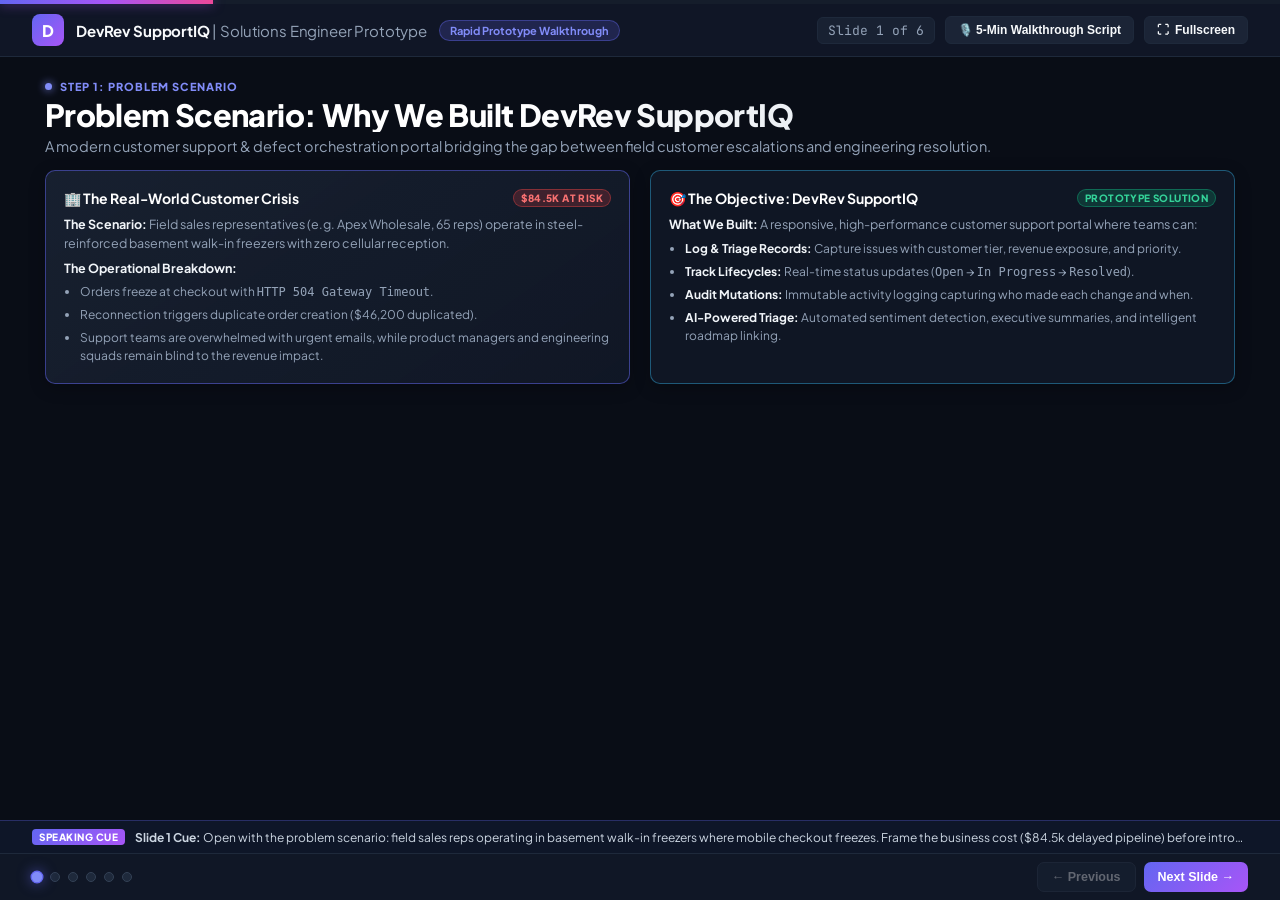
==== WALKTHROUGH_PRESENTATION.html @ af6f193e "feat(prototype): DevRev SupportIQ full-stack solution for Solutions Engineer Rapid Prototype Challen" ====
<!DOCTYPE html>
<html lang="en">
<head>
  <meta charset="UTF-8">
  <meta name="viewport" content="width=device-width, initial-scale=1.0">
  <title>DevRev SupportIQ — Walkthrough Presentation (Rapid Prototype Challenge)</title>
  <link rel="preconnect" href="https://fonts.googleapis.com">
  <link rel="preconnect" href="https://fonts.gstatic.com" crossorigin>
  <link href="https://fonts.googleapis.com/css2?family=Plus+Jakarta+Sans:wght@400;500;600;700;800&family=JetBrains+Mono:wght@400;500;600&display=swap" rel="stylesheet">
  <style>
    :root {
      --bg: #090d16;
      --card-bg: rgba(17, 24, 39, 0.88);
      --card-surface: #1e293b;
      --primary: #6366f1;
      --primary-light: #818cf8;
      --primary-gradient: linear-gradient(135deg, #6366f1, #a855f7);
      --text: #f8fafc;
      --text-muted: #94a3b8;
      --text-dim: #64748b;
      --border: #1e293b;
      --border-card: #334155;
      --accent-green: #10b981;
      --accent-amber: #f59e0b;
      --accent-red: #ef4444;
      --accent-blue: #38bdf8;
    }
    * { box-sizing: border-box; margin: 0; padding: 0; }
    
    html, body {
      width: 100vw;
      height: 100vh;
      overflow: hidden;
      font-family: 'Plus Jakarta Sans', -apple-system, BlinkMacSystemFont, sans-serif;
      background: var(--bg);
      color: var(--text);
      display: flex;
      flex-direction: column;
    }

    /* Top Progress Bar */
    .progress-bar-track {
      width: 100%;
      height: 4px;
      background: rgba(30, 41, 59, 0.6);
      position: relative;
      z-index: 100;
    }
    .progress-bar-fill {
      height: 100%;
      background: linear-gradient(90deg, #6366f1, #a855f7, #ec4899);
      transition: width 0.35s cubic-bezier(0.4, 0, 0.2, 1);
      width: 16.66%;
      box-shadow: 0 0 12px rgba(168, 85, 247, 0.6);
    }

    /* Deck Header */
    .deck-header {
      padding: 10px clamp(16px, 2.5vw, 32px);
      border-bottom: 1px solid var(--border);
      display: flex;
      justify-content: space-between;
      align-items: center;
      background: rgba(17, 24, 39, 0.95);
      backdrop-filter: blur(12px);
      flex-shrink: 0;
    }
    .brand-group {
      display: flex;
      align-items: center;
      gap: 12px;
    }
    .brand-logo-icon {
      width: 32px;
      height: 32px;
      border-radius: 8px;
      background: var(--primary-gradient);
      display: flex;
      align-items: center;
      justify-content: center;
      font-weight: 800;
      font-size: 16px;
      color: #fff;
    }
    .brand-title {
      font-weight: 700;
      font-size: 15px;
      letter-spacing: -0.01em;
    }
    .badge-devrev {
      background: rgba(99, 102, 241, 0.2);
      border: 1px solid rgba(99, 102, 241, 0.4);
      padding: 3px 10px;
      border-radius: 999px;
      font-size: 11px;
      font-weight: 700;
      color: var(--primary-light);
    }
    .header-controls {
      display: flex;
      align-items: center;
      gap: 10px;
    }
    .slide-counter {
      font-family: 'JetBrains Mono', monospace;
      font-size: 13px;
      color: var(--text-muted);
      background: rgba(30, 41, 59, 0.6);
      padding: 4px 10px;
      border-radius: 6px;
      border: 1px solid var(--border);
    }
    .btn-header {
      background: rgba(30, 41, 59, 0.8);
      border: 1px solid var(--border);
      color: var(--text);
      padding: 6px 12px;
      border-radius: 6px;
      font-size: 12px;
      font-weight: 600;
      cursor: pointer;
      display: flex;
      align-items: center;
      gap: 6px;
      transition: all 0.2s;
    }
    .btn-header:hover {
      background: var(--card-surface);
      border-color: var(--primary-light);
      color: #fff;
    }

    /* Main Slides Canvas */
    .slides-canvas {
      flex: 1;
      width: 100%;
      height: 100%;
      position: relative;
      overflow: hidden;
      display: flex;
    }
    .slide {
      position: absolute;
      inset: 0;
      padding: clamp(16px, 2.5vh, 32px) clamp(20px, 3.5vw, 48px);
      display: none;
      flex-direction: column;
      overflow-y: auto;
      animation: slideIn 0.25s ease-out;
    }
    .slide.active {
      display: flex;
    }
    @keyframes slideIn {
      from { opacity: 0; transform: translateY(8px); }
      to { opacity: 1; transform: translateY(0); }
    }

    /* Typography */
    .slide-category {
      font-size: 11px;
      font-weight: 800;
      text-transform: uppercase;
      letter-spacing: 0.1em;
      color: var(--primary-light);
      margin-bottom: 4px;
      display: flex;
      align-items: center;
      gap: 8px;
    }
    .slide-category::before {
      content: "";
      width: 7px;
      height: 7px;
      border-radius: 50%;
      background: var(--primary-light);
      box-shadow: 0 0 8px var(--primary-light);
    }
    .slide-title {
      font-size: clamp(22px, 2.4vw, 32px);
      font-weight: 800;
      letter-spacing: -0.02em;
      line-height: 1.15;
      margin-bottom: 4px;
      background: linear-gradient(135deg, #ffffff 40%, #cbd5e1 100%);
      -webkit-background-clip: text;
      -webkit-text-fill-color: transparent;
    }
    .slide-subtitle {
      font-size: clamp(12.5px, 1.15vw, 14.5px);
      color: var(--text-muted);
      margin-bottom: 14px;
      line-height: 1.4;
    }

    /* Grid Layouts */
    .deck-grid-2 {
      display: grid;
      grid-template-columns: 1fr 1fr;
      gap: clamp(12px, 1.6vw, 20px);
      flex: 1;
      align-content: start;
    }
    .deck-grid-3 {
      display: grid;
      grid-template-columns: repeat(3, 1fr);
      gap: clamp(10px, 1.4vw, 16px);
      flex: 1;
      align-content: start;
    }

    /* Cards */
    .deck-card {
      background: var(--card-bg);
      border: 1px solid var(--border-card);
      border-radius: 10px;
      padding: clamp(12px, 1.4vw, 18px);
      display: flex;
      flex-direction: column;
      gap: 8px;
      box-shadow: 0 4px 16px rgba(0, 0, 0, 0.25);
      position: relative;
    }
    .deck-card.highlight {
      border-color: rgba(99, 102, 241, 0.5);
      background: linear-gradient(145deg, rgba(30, 41, 59, 0.7), rgba(17, 24, 39, 0.9));
    }
    .deck-card.border-amber { border-color: rgba(245, 158, 11, 0.4); }
    .deck-card.border-red { border-color: rgba(239, 68, 68, 0.4); }
    .deck-card.border-green { border-color: rgba(16, 185, 129, 0.4); }
    .deck-card.border-blue { border-color: rgba(56, 189, 248, 0.4); }

    .deck-card-header {
      display: flex;
      align-items: center;
      justify-content: space-between;
      gap: 8px;
    }
    .card-title {
      font-size: 14px;
      font-weight: 700;
      color: #fff;
      display: flex;
      align-items: center;
      gap: 6px;
    }
    .pill {
      font-size: 10px;
      font-weight: 800;
      padding: 2px 7px;
      border-radius: 999px;
      text-transform: uppercase;
      letter-spacing: 0.04em;
    }
    .pill-p0 { background: rgba(239, 68, 68, 0.2); color: #f87171; border: 1px solid rgba(239, 68, 68, 0.4); }
    .pill-green { background: rgba(16, 185, 129, 0.2); color: #34d399; border: 1px solid rgba(16, 185, 129, 0.4); }
    .pill-amber { background: rgba(245, 158, 11, 0.2); color: #fbbf24; border: 1px solid rgba(245, 158, 11, 0.4); }
    .pill-blue { background: rgba(56, 189, 248, 0.2); color: #38bdf8; border: 1px solid rgba(56, 189, 248, 0.4); }

    .card-body {
      font-size: 12.5px;
      line-height: 1.5;
      color: var(--text-muted);
      display: flex;
      flex-direction: column;
      gap: 6px;
    }
    .card-body strong { color: #f1f5f9; }
    .card-body ul {
      padding-left: 16px;
      display: flex;
      flex-direction: column;
      gap: 5px;
    }
    .card-body li { font-size: 12px; }

    /* Code blocks in cards */
    .code-box {
      background: #0f172a;
      border: 1px solid var(--border-card);
      border-radius: 6px;
      padding: 8px 12px;
      font-family: 'JetBrains Mono', monospace;
      font-size: 11.5px;
      color: #38bdf8;
      line-height: 1.45;
    }

    /* Speaker Notes Bar (Collapsible) */
    .speaker-notes-drawer {
      background: rgba(15, 23, 42, 0.95);
      border-top: 1px solid rgba(99, 102, 241, 0.3);
      padding: 8px clamp(16px, 2.5vw, 32px);
      font-size: 12px;
      color: #e2e8f0;
      display: flex;
      align-items: center;
      gap: 10px;
      flex-shrink: 0;
    }
    .speaker-badge {
      background: var(--primary-gradient);
      color: #fff;
      font-weight: 800;
      font-size: 10px;
      padding: 2px 7px;
      border-radius: 4px;
      text-transform: uppercase;
      letter-spacing: 0.05em;
      flex-shrink: 0;
    }
    .speaker-text {
      flex: 1;
      white-space: nowrap;
      overflow: hidden;
      text-overflow: ellipsis;
      color: #cbd5e1;
    }

    /* Deck Footer Controls */
    .deck-footer {
      padding: 8px clamp(16px, 2.5vw, 32px);
      background: rgba(17, 24, 39, 0.95);
      border-top: 1px solid var(--border);
      display: flex;
      justify-content: space-between;
      align-items: center;
      flex-shrink: 0;
    }
    .step-dots {
      display: flex;
      gap: 8px;
      align-items: center;
    }
    .dot-step {
      width: 10px;
      height: 10px;
      border-radius: 50%;
      background: var(--card-surface);
      border: 1px solid var(--border-card);
      cursor: pointer;
      transition: all 0.2s;
    }
    .dot-step.active {
      background: var(--primary-light);
      border-color: var(--primary);
      transform: scale(1.3);
      box-shadow: 0 0 10px rgba(99, 102, 241, 0.6);
    }
    .nav-btn-group {
      display: flex;
      gap: 8px;
    }
    .btn-nav {
      background: var(--card-surface);
      border: 1px solid var(--border-card);
      color: var(--text);
      padding: 7px 14px;
      border-radius: 7px;
      font-size: 12.5px;
      font-weight: 700;
      cursor: pointer;
      display: flex;
      align-items: center;
      gap: 5px;
      transition: all 0.2s;
    }
    .btn-nav:hover:not(:disabled) {
      background: var(--primary);
      color: #fff;
      border-color: var(--primary-light);
    }
    .btn-nav:disabled {
      opacity: 0.35;
      cursor: not-allowed;
    }
    .btn-nav.primary {
      background: var(--primary-gradient);
      color: #fff;
      border: none;
    }

    /* Modal for Full Speaker Script */
    .script-modal {
      display: none;
      position: fixed;
      inset: 0;
      background: rgba(0, 0, 0, 0.82);
      z-index: 1000;
      align-items: center;
      justify-content: center;
      padding: 20px;
    }
    .script-modal.active { display: flex; }
    .script-content {
      background: #0f172a;
      border: 1px solid rgba(99, 102, 241, 0.5);
      border-radius: 12px;
      max-width: 860px;
      width: 100%;
      max-height: 85vh;
      overflow-y: auto;
      padding: 24px;
      display: flex;
      flex-direction: column;
      gap: 16px;
      box-shadow: 0 10px 40px rgba(0, 0, 0, 0.6);
    }
  </style>
</head>
<body>

  <!-- Top Progress Bar -->
  <div class="progress-bar-track">
    <div class="progress-bar-fill" id="progressBar"></div>
  </div>

  <!-- Deck Header -->
  <header class="deck-header">
    <div class="brand-group">
      <div class="brand-logo-icon">D</div>
      <div class="brand-title">DevRev SupportIQ <span style="font-weight:400; color:var(--text-muted);">| Solutions Engineer Prototype</span></div>
      <span class="badge-devrev">Rapid Prototype Walkthrough</span>
    </div>
    <div class="header-controls">
      <span class="slide-counter" id="slideIndicator">Slide 1 of 6</span>
      <button class="btn-header" onclick="openScriptModal()">🎙️ 5-Min Walkthrough Script</button>
      <button class="btn-header" onclick="toggleFullScreen()"><span id="fullscreenIcon">⛶</span> Fullscreen</button>
    </div>
  </header>

  <!-- Main Slides Canvas -->
  <main class="slides-canvas">

    <!-- SLIDE 1: Problem Scenario -->
    <section class="slide active" id="slide-1">
      <div class="slide-category">Step 1: Problem Scenario</div>
      <h1 class="slide-title">Problem Scenario: Why We Built DevRev SupportIQ</h1>
      <p class="slide-subtitle">A modern customer support & defect orchestration portal bridging the gap between field customer escalations and engineering resolution.</p>
      
      <div class="deck-grid-2">
        <div class="deck-card highlight">
          <div class="deck-card-header">
            <span class="card-title">🏢 The Real-World Customer Crisis</span>
            <span class="pill pill-p0">$84.5K At Risk</span>
          </div>
          <div class="card-body">
            <p><strong>The Scenario:</strong> Field sales representatives (e.g. Apex Wholesale, 65 reps) operate in steel-reinforced basement walk-in freezers with zero cellular reception.</p>
            <p><strong>The Operational Breakdown:</strong></p>
            <ul>
              <li>Orders freeze at checkout with <code>HTTP 504 Gateway Timeout</code>.</li>
              <li>Reconnection triggers duplicate order creation ($46,200 duplicated).</li>
              <li>Support teams are overwhelmed with urgent emails, while product managers and engineering squads remain blind to the revenue impact.</li>
            </ul>
          </div>
        </div>

        <div class="deck-card border-blue">
          <div class="deck-card-header">
            <span class="card-title">🎯 The Objective: DevRev SupportIQ</span>
            <span class="pill pill-green">Prototype Solution</span>
          </div>
          <div class="card-body">
            <p><strong>What We Built:</strong> A responsive, high-performance customer support portal where teams can:</p>
            <ul>
              <li><strong>Log & Triage Records:</strong> Capture issues with customer tier, revenue exposure, and priority.</li>
              <li><strong>Track Lifecycles:</strong> Real-time status updates (<code>Open</code> → <code>In Progress</code> → <code>Resolved</code>).</li>
              <li><strong>Audit Mutations:</strong> Immutable activity logging capturing who made each change and when.</li>
              <li><strong>AI-Powered Triage:</strong> Automated sentiment detection, executive summaries, and intelligent roadmap linking.</li>
            </ul>
          </div>
        </div>
      </div>
    </section>

    <!-- SLIDE 2: System Architecture -->
    <section class="slide" id="slide-2">
      <div class="slide-category">Step 2: System Architecture</div>
      <h1 class="slide-title">System Architecture: Zero-Build Full-Stack Design</h1>
      <p class="slide-subtitle">A lightweight, decoupled three-tier architecture prioritizing lightning-fast rendering, zero npm vulnerabilities, and ACID reliability.</p>
      
      <div class="deck-grid-3">
        <div class="deck-card">
          <div class="deck-card-header">
            <span class="card-title">🖥️ 1. Frontend Layer</span>
            <span class="pill pill-green">Sub-50ms Load</span>
          </div>
          <div class="card-body">
            <ul>
              <li><strong>Pure Vanilla ES6 + HTML5:</strong> Single Page Application (SPA) architecture with zero webpack/node build step.</li>
              <li><strong>Modern CSS3 Design System:</strong> Dark-mode glassmorphic theme using native CSS custom properties.</li>
              <li><strong>State & Debouncing:</strong> 250ms search debouncing, real-time modal managers, and toast notifications.</li>
            </ul>
          </div>
        </div>

        <div class="deck-card highlight">
          <div class="deck-card-header">
            <span class="card-title">⚙️ 2. Backend API Layer</span>
            <span class="pill pill-blue">Python Flask REST</span>
          </div>
          <div class="card-body">
            <ul>
              <li><strong>RESTful API Contracts:</strong> Dual endpoints supporting both <code>/records</code> and <code>/api/records</code>.</li>
              <li><strong>Security & Validation:</strong> Input payload sanitization, CORS enabled, and role-based audit headers.</li>
              <li><strong>AI Engine Integration:</strong> Endpoints for automated triage (<code>/ai-triage</code>) and natural language copilot (<code>/ai/chat</code>).</li>
            </ul>
          </div>
        </div>

        <div class="deck-card">
          <div class="deck-card-header">
            <span class="card-title">🗄️ 3. Database Layer</span>
            <span class="pill pill-amber">SQLite ACID</span>
          </div>
          <div class="card-body">
            <ul>
              <li><strong>Zero-Config SQLite3:</strong> Embedded ACID relational database requiring zero external infrastructure.</li>
              <li><strong>Relational Audit Trail:</strong> Foreign-key activity log table capturing all state mutations.</li>
              <li><strong>Auto-Seeding Engine:</strong> Instantly initializes 6 high-value enterprise records upon first boot.</li>
            </ul>
          </div>
        </div>
      </div>
    </section>

    <!-- SLIDE 3: Data Model -->
    <section class="slide" id="slide-3">
      <div class="slide-category">Step 3: Data Model</div>
      <h1 class="slide-title">Data Model & Schema: Engineered for Customer & Product Context</h1>
      <p class="slide-subtitle">Structured entities combining operational ticketing, customer financial exposure, and automated AI metadata.</p>
      
      <div class="deck-grid-2">
        <div class="deck-card">
          <div class="deck-card-header">
            <span class="card-title">📋 Entity: `records` (Primary Support Record)</span>
            <span class="pill pill-blue">Core Entity</span>
          </div>
          <div class="card-body">
            <div class="code-box">
• id: INTEGER PRIMARY KEY AUTOINCREMENT
• ticket_key: TEXT UNIQUE (e.g. 'TICK-101')
• title & description: TEXT NOT NULL
• customer_name: TEXT NOT NULL
• customer_tier: 'Enterprise' | 'Mid-Market' | 'Growth'
• category: 'Bug' | 'Escalation' | 'Feature Request'
• priority: 'P0-Blocker' | 'P1-High' | 'P2-Med' | 'P3-Low'
• status: 'Open' | 'In Progress' | 'Resolved' | 'Closed'
• assigned_engineer: TEXT (Technical Lead)
• impact_revenue: REAL ($ Value of ARR at risk)
• ai_sentiment: 'Positive' | 'Neutral' | 'Negative' | 'Frustrated'
• ai_summary & ai_recommended_action: TEXT
• created_at & updated_at: ISO-8601 UTC
            </div>
          </div>
        </div>

        <div class="deck-card border-green">
          <div class="deck-card-header">
            <span class="card-title">📜 Entity: `activity_logs` (Audit History)</span>
            <span class="pill pill-green">Immutable Log</span>
          </div>
          <div class="card-body">
            <div class="code-box">
• id: INTEGER PRIMARY KEY AUTOINCREMENT
• record_id: INTEGER (FOREIGN KEY -> records.id)
• action: 'CREATED' | 'UPDATED' | 'STATUS_CHANGE'
• details: TEXT (Field diff summary)
• actor: TEXT (e.g. 'Alex Rivera (Staff SE)')
• timestamp: ISO-8601 UTC
            </div>
            <p style="margin-top: 6px;"><strong>Why This Matters:</strong></p>
            <ul>
              <li><strong>Accountability:</strong> Full traceability of who changed priorities, assigned leads, or resolved tickets.</li>
              <li><strong>Revenue Prioritization:</strong> <code>impact_revenue</code> allows teams to sort backlogs by customer financial risk rather than arbitrary squeaky wheels.</li>
            </ul>
          </div>
        </div>
      </div>
    </section>

    <!-- SLIDE 4: Demo Walkthrough -->
    <section class="slide" id="slide-4">
      <div class="slide-category">Step 4: Demo Walkthrough</div>
      <h1 class="slide-title">Interactive Demo: Core Workflows in Action</h1>
      <p class="slide-subtitle">Demonstrating record creation, multi-dimensional search & filtering, live status updates, and AI triage.</p>
      
      <div class="deck-grid-3">
        <div class="deck-card border-blue">
          <div class="deck-card-header">
            <span class="card-title">1. View & Filter Records</span>
            <span class="pill pill-blue">List View</span>
          </div>
          <div class="card-body">
            <ul>
              <li><strong>Live Metrics Header:</strong> Instantly summarizes Total Records, Open, In Progress, P0 Blockers, and Revenue at Risk ($84.5k).</li>
              <li><strong>Multi-Field Search:</strong> Real-time filtering across titles, customers, descriptions, and ticket keys.</li>
              <li><strong>Priority & Status Dropdowns:</strong> Zero-latency client-side query composition.</li>
            </ul>
          </div>
        </div>

        <div class="deck-card border-green">
          <div class="deck-card-header">
            <span class="card-title">2. Create New Record</span>
            <span class="pill pill-green">Create Form</span>
          </div>
          <div class="card-body">
            <ul>
              <li><strong>Validated Modal Form:</strong> Captures title, customer, tier, category, priority, assignee, and estimated revenue impact.</li>
              <li><strong>Automatic Keying:</strong> Sequential generation of human-readable ticket identifiers (e.g., <code>TICK-107</code>).</li>
              <li><strong>Initial Audit Log:</strong> Automatically logs creation event with active actor identity.</li>
            </ul>
          </div>
        </div>

        <div class="deck-card border-amber">
          <div class="deck-card-header">
            <span class="card-title">3. Status Update & AI Triage</span>
            <span class="pill pill-amber">Detail View</span>
          </div>
          <div class="card-body">
            <ul>
              <li><strong>One-Click Status Pills:</strong> Update status from <code>Open</code> to <code>In Progress</code> or <code>Resolved</code> via <code>PUT /records/:id</code>.</li>
              <li><strong>Live Audit Timeline:</strong> Renders complete mutation history with timestamps and actors.</li>
              <li><strong>AI Triage Engine:</strong> Single-click re-evaluation of sentiment, executive digest, and recommended roadmap action.</li>
            </ul>
          </div>
        </div>
      </div>
    </section>

    <!-- SLIDE 5: How AI/CRM Systems Use This Data -->
    <section class="slide" id="slide-5">
      <div class="slide-category">Step 5: DevRev & AI Synergy</div>
      <h1 class="slide-title">How AI & CRM Systems (DevRev) Leverage This Data</h1>
      <p class="slide-subtitle">Transforming passive support tickets into active product intelligence and revenue-protecting roadmap items.</p>
      
      <div class="deck-grid-2">
        <div class="deck-card highlight">
          <div class="deck-card-header">
            <span class="card-title">🤖 1. AI Clustering & Defect Detection</span>
            <span class="pill pill-green">Semantic AI</span>
          </div>
          <div class="card-body">
            <p><strong>The Opportunity:</strong> In large support operations, 30 different customers report the same bug using completely different words.</p>
            <p><strong>How DevRev Solves It:</strong></p>
            <ul>
              <li>Vector embedding models analyze ticket descriptions and cluster related issues.</li>
              <li>Automatically detects that 14 different complaints all trace to <em>cellular TCP ACK drops during reconnect</em>.</li>
              <li>Deduplicates engineering effort and links all 14 customer accounts to a single Jira issue / PRD work item.</li>
            </ul>
          </div>
        </div>

        <div class="deck-card border-amber">
          <div class="deck-card-header">
            <span class="card-title">💼 2. Revenue-Driven Roadmap Prioritization</span>
            <span class="pill pill-amber">CRM & ARR Alignment</span>
          </div>
          <div class="card-body">
            <p><strong>The Opportunity:</strong> Engineering teams frequently prioritize bugs based on loudness or ticket count rather than financial impact.</p>
            <p><strong>How DevRev Solves It:</strong></p>
            <ul>
              <li>DevRev ties customer support tickets directly to CRM accounts and contract ARR ($420k).</li>
              <li>Product managers see that a single P0 blocker threatens $84.5k in active deals.</li>
              <li>Sprints are prioritized to protect net revenue retention (NRR) and prevent enterprise churn.</li>
            </ul>
          </div>
        </div>
      </div>
    </section>

    <!-- SLIDE 6: Technical Thinking & Rapid Prototyping -->
    <section class="slide" id="slide-6">
      <div class="slide-category">Step 6: Evaluation & Reflection</div>
      <h1 class="slide-title">Technical Thinking, Rapid Prototyping & AI Tools</h1>
      <p class="slide-subtitle">Reflecting on architectural trade-offs, AI assistant utilization, and future production extensibility.</p>
      
      <div class="deck-grid-3">
        <div class="deck-card border-blue">
          <div class="deck-card-header">
            <span class="card-title">🧠 Technical Thinking</span>
            <span class="pill pill-blue">Pragmatic Design</span>
          </div>
          <div class="card-body">
            <ul>
              <li><strong>Zero-Build Philosophy:</strong> Chose vanilla JS over React/Next.js to eliminate build steps, npm vulnerabilities, and load latency.</li>
              <li><strong>ACID Reliability:</strong> Embedded SQLite ensures full transactional integrity and portable single-file deployment.</li>
              <li><strong>Dual Route Design:</strong> Supports both <code>/records</code> and <code>/api/records</code> for seamless API client compatibility.</li>
            </ul>
          </div>
        </div>

        <div class="deck-card border-green">
          <div class="deck-card-header">
            <span class="card-title">⚡ AI Tooling Leveraged</span>
            <span class="pill pill-green">Codex / Cursor / Claude</span>
          </div>
          <div class="card-body">
            <ul>
              <li><strong>Rapid Schema Generation:</strong> Used AI assistants to draft the relational SQLite schema and foreign key audit tables in seconds.</li>
              <li><strong>Realistic Seed Data:</strong> Generated authentic enterprise context (ARR figures, stack traces, HTTP status codes).</li>
              <li><strong>AI Copilot Integration:</strong> Built natural language conversational query engine over the support records.</li>
            </ul>
          </div>
        </div>

        <div class="deck-card border-amber">
          <div class="deck-card-header">
            <span class="card-title">🚀 Production Roadmap</span>
            <span class="pill pill-amber">Extensibility</span>
          </div>
          <div class="card-body">
            <ul>
              <li><strong>Containerized Deployment:</strong> Packaged with <code>Dockerfile</code> and <code>Procfile</code> for 1-click cloud deployment on Render/Railway.</li>
              <li><strong>PostgreSQL Migration:</strong> Database adapter pattern allows seamless switch to managed Postgres.</li>
              <li><strong>Real-Time WebSockets:</strong> Live multi-agent collaboration and instant ticket updates.</li>
            </ul>
          </div>
        </div>
      </div>
    </section>

  </main>

  <!-- Speaker Notes Bar -->
  <footer class="speaker-notes-drawer">
    <span class="speaker-badge">Speaking Cue</span>
    <span class="speaker-text" id="speakerNoteText">
      <strong>Slide 1 Cue:</strong> Open with the problem scenario: field sales reps operating in basement walk-in freezers where mobile checkout freezes. Frame the business cost ($84.5k delayed pipeline) before introducing SupportIQ.
    </span>
  </footer>

  <!-- Deck Footer Controls -->
  <div class="deck-footer">
    <div class="step-dots" id="dotsContainer">
      <div class="dot-step active" onclick="goToSlide(1)"></div>
      <div class="dot-step" onclick="goToSlide(2)"></div>
      <div class="dot-step" onclick="goToSlide(3)"></div>
      <div class="dot-step" onclick="goToSlide(4)"></div>
      <div class="dot-step" onclick="goToSlide(5)"></div>
      <div class="dot-step" onclick="goToSlide(6)"></div>
    </div>
    <div class="nav-btn-group">
      <button class="btn-nav" id="prevBtn" onclick="prevSlide()" disabled>← Previous</button>
      <button class="btn-nav primary" id="nextBtn" onclick="nextSlide()">Next Slide →</button>
    </div>
  </div>

  <!-- Full Speaker Script Modal -->
  <div class="script-modal" id="scriptModal" onclick="closeScriptModal(event)">
    <div class="script-content" onclick="event.stopPropagation()">
      <div style="display: flex; justify-content: space-between; align-items: center; border-bottom: 1px solid var(--border); padding-bottom: 12px;">
        <h2 style="font-size: 18px; color: #fff;">🎙️ Full 5-Minute Prototype Walkthrough Script</h2>
        <button class="btn-header" onclick="closeScriptModal()">✕ Close</button>
      </div>
      <div style="font-size: 13px; line-height: 1.6; color: #cbd5e1; display: flex; flex-direction: column; gap: 14px;">
        <p><strong style="color: #818cf8;">Minute 0:00 - 1:00 (Problem Scenario & Value):</strong><br>
        "Hi everyone! For the Solutions Engineer Rapid Prototype Challenge, I built <strong>DevRev SupportIQ</strong> — a customer support and defect triage portal.<br>
        Our scenario tackles a real enterprise pain point: field sales reps operating in commercial basement walk-in freezers with zero cellular coverage. When checkout times out, reps are forced onto paper napkins. When they reconnect, dropped network packets cause duplicate orders. That resulted in $84.5k in delayed pipeline and an executive churn threat.<br>
        We built SupportIQ to give support reps and solutions engineers an agile portal to capture records, track monetary revenue at risk, update ticket statuses, and bridge support tickets directly to product roadmaps."</p>

        <p><strong style="color: #818cf8;">Minute 1:00 - 2:00 (Architecture & Data Model):</strong><br>
        "Architecturally, we chose a zero-build Single Page Application using vanilla HTML5, CSS3, and modern ES6 JavaScript. It loads in under 50ms with zero webpack overhead. The backend is a Python Flask REST service exposing standard endpoints for listing, viewing, creating, and updating records. Data is persisted in an embedded SQLite database with full ACID compliance and relational activity logs that capture every state change with immutable auditability."</p>

        <p><strong style="color: #818cf8;">Minute 2:00 - 3:30 (Live Prototype Demo):</strong><br>
        "Let's look at the working prototype. On the main dashboard, we have real-time metrics showing open issues, P0 blockers, and total revenue at risk. Users can search across titles, customers, or keys, with instant filtering.<br>
        Clicking 'New Support Record' opens our validated modal form, auto-generating a sequential ticket key like TICK-107.<br>
        In the detail view, support reps can update statuses from Open to In Progress or Resolved with a single click, instantly writing to our audit log.<br>
        And as a bonus, we built an AI Triage Engine that detects sentiment, generates an executive digest, and recommends next steps, plus an interactive AI Copilot drawer for natural language portfolio queries."</p>

        <p><strong style="color: #818cf8;">Minute 3:30 - 5:00 (DevRev AI Synergy & Rapid Build Process):</strong><br>
        "Now, how would a system like DevRev interact with this data?<br>
        First, DevRev uses semantic AI clustering to group 30 different customer complaints into a single root defect. Second, it connects customer tickets directly to Developer Epics and PRDs. And third, it links support issues to customer ARR, allowing engineering leaders to prioritize sprint fixes based on real revenue impact.<br>
        Using AI assistants like Cursor and Claude, we scaffolded this full-stack application and seed data in a matter of hours.<br>
        Thank you, and I look forward to your questions!"</p>
      </div>
    </div>
  </div>

  <script>
    let currentSlide = 1;
    const totalSlides = 6;

    const speakerNotes = [
      "Slide 1 Cue: Open with the problem scenario: field sales reps operating in basement walk-in freezers where mobile checkout freezes. Frame the business cost ($84.5k delayed pipeline) before introducing SupportIQ.",
      "Slide 2 Cue: Walk through the 3-tier architecture: Vanilla ES6 frontend (sub-50ms load), Python Flask REST service, and embedded SQLite database.",
      "Slide 3 Cue: Explain the relational data model: records table (with ARR tagging and AI fields) and immutable activity_logs table for audit tracking.",
      "Slide 4 Cue: Highlight the core demo flows: live KPI metrics, search filtering, modal creation, 1-click status updates, and the AI Triage engine.",
      "Slide 5 Cue: Deliver the DevRev value vision: semantic AI clustering, linking tickets directly to PRD work items, and revenue-driven sprint prioritization.",
      "Slide 6 Cue: Conclude with reflection on technical thinking (zero-build trade-offs), AI tool usage (Cursor/Claude acceleration), and cloud deployment readiness."
    ];

    function updateSlide() {
      document.querySelectorAll('.slide').forEach((s, idx) => {
        s.classList.toggle('active', idx + 1 === currentSlide);
      });

      document.querySelectorAll('.dot-step').forEach((d, idx) => {
        d.classList.toggle('active', idx + 1 === currentSlide);
      });

      document.getElementById('slideIndicator').innerText = `Slide ${currentSlide} of ${totalSlides}`;
      document.getElementById('progressBar').style.width = `${(currentSlide / totalSlides) * 100}%`;
      document.getElementById('prevBtn').disabled = currentSlide === 1;
      document.getElementById('nextBtn').disabled = currentSlide === totalSlides;

      document.getElementById('speakerNoteText').innerHTML = `<strong>${speakerNotes[currentSlide - 1].split(':')[0]}:</strong> ${speakerNotes[currentSlide - 1].split(':')[1]}`;
    }

    function nextSlide() {
      if (currentSlide < totalSlides) {
        currentSlide++;
        updateSlide();
      }
    }

    function prevSlide() {
      if (currentSlide > 1) {
        currentSlide--;
        updateSlide();
      }
    }

    function goToSlide(n) {
      if (n >= 1 && n <= totalSlides) {
        currentSlide = n;
        updateSlide();
      }
    }

    // Keyboard navigation
    document.addEventListener('keydown', (e) => {
      if (e.key === 'ArrowRight' || e.key === ' ' || e.key === 'PageDown') {
        e.preventDefault();
        nextSlide();
      } else if (e.key === 'ArrowLeft' || e.key === 'PageUp') {
        e.preventDefault();
        prevSlide();
      } else if (e.key >= '1' && e.key <= '6') {
        goToSlide(parseInt(e.key));
      } else if (e.key === 'Home') {
        e.preventDefault();
        goToSlide(1);
      } else if (e.key === 'End') {
        e.preventDefault();
        goToSlide(totalSlides);
      } else if (e.key === 'f' || e.key === 'F') {
        toggleFullScreen();
      } else if (e.key === 's' || e.key === 'S') {
        openScriptModal();
      } else if (e.key === 'Escape') {
        closeScriptModal();
      }
    });

    // Fullscreen Toggle
    function toggleFullScreen() {
      if (!document.fullscreenElement) {
        document.documentElement.requestFullscreen().catch(err => {
          console.log("Fullscreen request error:", err);
        });
        document.getElementById('fullscreenIcon').innerText = "🗗";
      } else {
        if (document.exitFullscreen) {
          document.exitFullscreen();
        }
        document.getElementById('fullscreenIcon').innerText = "⛶";
      }
    }

    // Modal controls
    function openScriptModal() {
      document.getElementById('scriptModal').classList.add('active');
    }
    function closeScriptModal() {
      document.getElementById('scriptModal').classList.remove('active');
    }
  </script>
</body>
</html>
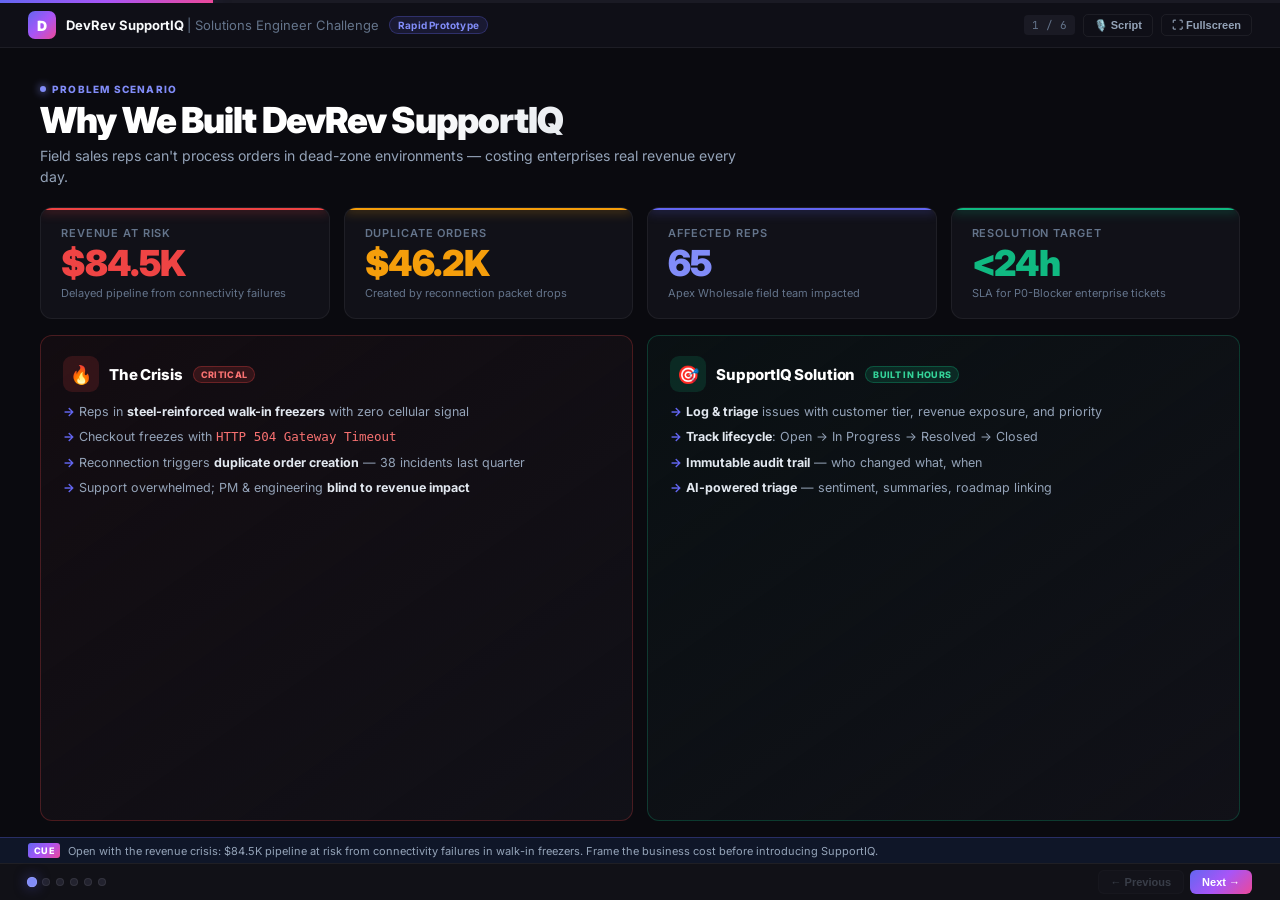
==== commit 5b7ae297: "feat(presentation): add DEMO_PRESENTATION_DECK and update walkthrough slides" ====
--- a/WALKTHROUGH_PRESENTATION.html
+++ b/WALKTHROUGH_PRESENTATION.html
@@ -3,720 +3,1084 @@
 <head>
   <meta charset="UTF-8">
   <meta name="viewport" content="width=device-width, initial-scale=1.0">
-  <title>DevRev SupportIQ — Walkthrough Presentation (Rapid Prototype Challenge)</title>
+  <title>DevRev SupportIQ — Solutions Engineer Prototype Walkthrough</title>
   <link rel="preconnect" href="https://fonts.googleapis.com">
   <link rel="preconnect" href="https://fonts.gstatic.com" crossorigin>
-  <link href="https://fonts.googleapis.com/css2?family=Plus+Jakarta+Sans:wght@400;500;600;700;800&family=JetBrains+Mono:wght@400;500;600&display=swap" rel="stylesheet">
+  <link href="https://fonts.googleapis.com/css2?family=Inter:wght@300;400;500;600;700;800;900&family=JetBrains+Mono:wght@400;500;600&display=swap" rel="stylesheet">
   <style>
     :root {
-      --bg: #090d16;
-      --card-bg: rgba(17, 24, 39, 0.88);
-      --card-surface: #1e293b;
+      --bg: #0a0a0f;
+      --surface-1: #111118;
+      --surface-2: #1a1a24;
+      --surface-3: #22222e;
       --primary: #6366f1;
-      --primary-light: #818cf8;
-      --primary-gradient: linear-gradient(135deg, #6366f1, #a855f7);
-      --text: #f8fafc;
-      --text-muted: #94a3b8;
-      --text-dim: #64748b;
-      --border: #1e293b;
-      --border-card: #334155;
-      --accent-green: #10b981;
+      --primary-glow: rgba(99, 102, 241, 0.15);
+      --accent-violet: #a855f7;
+      --accent-pink: #ec4899;
+      --accent-cyan: #22d3ee;
+      --accent-emerald: #10b981;
       --accent-amber: #f59e0b;
       --accent-red: #ef4444;
-      --accent-blue: #38bdf8;
-    }
+      --text-white: #f8fafc;
+      --text-secondary: #94a3b8;
+      --text-dim: #64748b;
+      --border: rgba(255,255,255,0.06);
+      --border-accent: rgba(99, 102, 241, 0.3);
+      --gradient-hero: linear-gradient(135deg, #6366f1 0%, #a855f7 50%, #ec4899 100%);
+      --gradient-dark: linear-gradient(180deg, rgba(99,102,241,0.08) 0%, transparent 60%);
+    }
+
     * { box-sizing: border-box; margin: 0; padding: 0; }
-    
+
     html, body {
-      width: 100vw;
-      height: 100vh;
+      width: 100vw; height: 100vh;
       overflow: hidden;
-      font-family: 'Plus Jakarta Sans', -apple-system, BlinkMacSystemFont, sans-serif;
+      font-family: 'Inter', -apple-system, BlinkMacSystemFont, sans-serif;
       background: var(--bg);
-      color: var(--text);
-      display: flex;
-      flex-direction: column;
-    }
-
-    /* Top Progress Bar */
-    .progress-bar-track {
-      width: 100%;
-      height: 4px;
-      background: rgba(30, 41, 59, 0.6);
-      position: relative;
-      z-index: 100;
-    }
-    .progress-bar-fill {
+      color: var(--text-white);
+    }
+
+    /* ── Layout Shell ── */
+    .deck-shell {
+      width: 100%; height: 100%;
+      display: flex; flex-direction: column;
+    }
+
+    /* ── Top Bar ── */
+    .top-bar {
+      height: 3px; width: 100%;
+      background: var(--surface-2);
+      flex-shrink: 0;
+    }
+    .top-bar-fill {
       height: 100%;
-      background: linear-gradient(90deg, #6366f1, #a855f7, #ec4899);
-      transition: width 0.35s cubic-bezier(0.4, 0, 0.2, 1);
-      width: 16.66%;
-      box-shadow: 0 0 12px rgba(168, 85, 247, 0.6);
-    }
-
-    /* Deck Header */
+      background: var(--gradient-hero);
+      transition: width 0.4s cubic-bezier(0.4, 0, 0.2, 1);
+      box-shadow: 0 0 20px rgba(99,102,241,0.5);
+    }
+
+    /* ── Header ── */
     .deck-header {
-      padding: 10px clamp(16px, 2.5vw, 32px);
+      padding: 8px 28px;
+      display: flex; justify-content: space-between; align-items: center;
+      background: rgba(17, 17, 24, 0.92);
+      backdrop-filter: blur(16px);
       border-bottom: 1px solid var(--border);
-      display: flex;
-      justify-content: space-between;
-      align-items: center;
-      background: rgba(17, 24, 39, 0.95);
-      backdrop-filter: blur(12px);
       flex-shrink: 0;
     }
-    .brand-group {
-      display: flex;
-      align-items: center;
-      gap: 12px;
-    }
-    .brand-logo-icon {
-      width: 32px;
-      height: 32px;
-      border-radius: 8px;
-      background: var(--primary-gradient);
-      display: flex;
-      align-items: center;
-      justify-content: center;
-      font-weight: 800;
-      font-size: 16px;
-      color: #fff;
-    }
-    .brand-title {
-      font-weight: 700;
-      font-size: 15px;
-      letter-spacing: -0.01em;
-    }
-    .badge-devrev {
-      background: rgba(99, 102, 241, 0.2);
-      border: 1px solid rgba(99, 102, 241, 0.4);
-      padding: 3px 10px;
-      border-radius: 999px;
-      font-size: 11px;
-      font-weight: 700;
-      color: var(--primary-light);
-    }
-    .header-controls {
-      display: flex;
-      align-items: center;
-      gap: 10px;
-    }
-    .slide-counter {
+    .brand {
+      display: flex; align-items: center; gap: 10px;
+    }
+    .brand-icon {
+      width: 28px; height: 28px;
+      border-radius: 7px;
+      background: var(--gradient-hero);
+      display: flex; align-items: center; justify-content: center;
+      font-weight: 900; font-size: 14px; color: #fff;
+    }
+    .brand-name {
+      font-weight: 700; font-size: 13px; color: var(--text-white);
+    }
+    .brand-name span { font-weight: 400; color: var(--text-dim); }
+    .header-badge {
+      background: rgba(99,102,241,0.12);
+      border: 1px solid rgba(99,102,241,0.3);
+      padding: 2px 8px; border-radius: 999px;
+      font-size: 10px; font-weight: 700; color: #818cf8;
+      letter-spacing: 0.02em;
+    }
+    .header-right {
+      display: flex; align-items: center; gap: 8px;
+    }
+    .slide-num {
       font-family: 'JetBrains Mono', monospace;
-      font-size: 13px;
-      color: var(--text-muted);
-      background: rgba(30, 41, 59, 0.6);
-      padding: 4px 10px;
-      border-radius: 6px;
+      font-size: 11px; color: var(--text-dim);
+      background: var(--surface-2);
+      padding: 3px 8px; border-radius: 4px;
+    }
+    .h-btn {
+      background: transparent;
       border: 1px solid var(--border);
-    }
-    .btn-header {
-      background: rgba(30, 41, 59, 0.8);
+      color: var(--text-secondary);
+      padding: 4px 10px; border-radius: 5px;
+      font-size: 11px; font-weight: 600; cursor: pointer;
+      transition: all 0.2s;
+    }
+    .h-btn:hover {
+      background: var(--surface-2);
+      color: #fff; border-color: var(--border-accent);
+    }
+
+    /* ── Slide Canvas ── */
+    .canvas {
+      flex: 1; width: 100%; position: relative; overflow: hidden;
+    }
+    .slide {
+      position: absolute; inset: 0;
+      display: none; flex-direction: column;
+      animation: fadeUp 0.3s ease-out;
+    }
+    .slide.active { display: flex; }
+    @keyframes fadeUp {
+      from { opacity: 0; transform: translateY(12px); }
+      to { opacity: 1; transform: translateY(0); }
+    }
+
+    /* ── Slide Internal Layout ── */
+    .slide-inner {
+      flex: 1; display: flex; flex-direction: column;
+      padding: 28px 40px 16px;
+      overflow-y: auto;
+    }
+    .slide-header {
+      margin-bottom: 20px;
+      flex-shrink: 0;
+    }
+    .slide-tag {
+      display: inline-flex; align-items: center; gap: 6px;
+      font-size: 10px; font-weight: 800;
+      text-transform: uppercase; letter-spacing: 0.12em;
+      color: #818cf8;
+      margin-bottom: 6px;
+    }
+    .slide-tag::before {
+      content: ""; width: 6px; height: 6px;
+      border-radius: 50%;
+      background: #818cf8;
+      box-shadow: 0 0 8px #818cf8;
+    }
+    .slide-h1 {
+      font-size: clamp(26px, 2.8vw, 38px);
+      font-weight: 900; letter-spacing: -0.03em;
+      line-height: 1.1;
+      background: linear-gradient(135deg, #fff 30%, #94a3b8 100%);
+      -webkit-background-clip: text;
+      -webkit-text-fill-color: transparent;
+    }
+    .slide-sub {
+      font-size: clamp(13px, 1.1vw, 15px);
+      color: var(--text-secondary);
+      margin-top: 6px; line-height: 1.45;
+      max-width: 700px;
+    }
+    .slide-body {
+      flex: 1; display: flex; flex-direction: column;
+      gap: 16px;
+    }
+
+    /* ── KPI Hero Row ── */
+    .kpi-row {
+      display: grid;
+      grid-template-columns: repeat(4, 1fr);
+      gap: 14px;
+    }
+    .kpi-card {
+      background: var(--surface-1);
       border: 1px solid var(--border);
-      color: var(--text);
-      padding: 6px 12px;
-      border-radius: 6px;
-      font-size: 12px;
-      font-weight: 600;
-      cursor: pointer;
-      display: flex;
-      align-items: center;
-      gap: 6px;
-      transition: all 0.2s;
-    }
-    .btn-header:hover {
-      background: var(--card-surface);
-      border-color: var(--primary-light);
-      color: #fff;
-    }
-
-    /* Main Slides Canvas */
-    .slides-canvas {
-      flex: 1;
-      width: 100%;
-      height: 100%;
+      border-radius: 12px;
+      padding: 18px 20px;
+      display: flex; flex-direction: column;
       position: relative;
       overflow: hidden;
-      display: flex;
-    }
-    .slide {
-      position: absolute;
-      inset: 0;
-      padding: clamp(16px, 2.5vh, 32px) clamp(20px, 3.5vw, 48px);
-      display: none;
-      flex-direction: column;
-      overflow-y: auto;
-      animation: slideIn 0.25s ease-out;
-    }
-    .slide.active {
-      display: flex;
-    }
-    @keyframes slideIn {
-      from { opacity: 0; transform: translateY(8px); }
-      to { opacity: 1; transform: translateY(0); }
-    }
-
-    /* Typography */
-    .slide-category {
-      font-size: 11px;
-      font-weight: 800;
-      text-transform: uppercase;
-      letter-spacing: 0.1em;
-      color: var(--primary-light);
-      margin-bottom: 4px;
-      display: flex;
-      align-items: center;
-      gap: 8px;
-    }
-    .slide-category::before {
+    }
+    .kpi-card::before {
       content: "";
-      width: 7px;
-      height: 7px;
+      position: absolute; top: 0; left: 0; right: 0;
+      height: 2px;
+    }
+    .kpi-card.kpi-red::before { background: var(--accent-red); box-shadow: 0 0 12px var(--accent-red); }
+    .kpi-card.kpi-amber::before { background: var(--accent-amber); box-shadow: 0 0 12px var(--accent-amber); }
+    .kpi-card.kpi-emerald::before { background: var(--accent-emerald); box-shadow: 0 0 12px var(--accent-emerald); }
+    .kpi-card.kpi-primary::before { background: var(--primary); box-shadow: 0 0 12px var(--primary); }
+    .kpi-card.kpi-cyan::before { background: var(--accent-cyan); box-shadow: 0 0 12px var(--accent-cyan); }
+    .kpi-label {
+      font-size: 11px; font-weight: 600;
+      color: var(--text-dim);
+      text-transform: uppercase; letter-spacing: 0.08em;
+      margin-bottom: 6px;
+    }
+    .kpi-value {
+      font-size: clamp(28px, 2.8vw, 42px);
+      font-weight: 900; letter-spacing: -0.03em;
+      line-height: 1;
+    }
+    .kpi-value.red { color: var(--accent-red); }
+    .kpi-value.amber { color: var(--accent-amber); }
+    .kpi-value.emerald { color: var(--accent-emerald); }
+    .kpi-value.primary { color: #818cf8; }
+    .kpi-value.cyan { color: var(--accent-cyan); }
+    .kpi-value.white { color: #fff; }
+    .kpi-detail {
+      font-size: 11px; color: var(--text-dim);
+      margin-top: 4px;
+    }
+
+    /* ── Content Grid ── */
+    .grid-2 {
+      display: grid; grid-template-columns: 1fr 1fr;
+      gap: 14px; flex: 1;
+    }
+    .grid-3 {
+      display: grid; grid-template-columns: repeat(3, 1fr);
+      gap: 14px; flex: 1;
+    }
+    .grid-2-1 {
+      display: grid; grid-template-columns: 1.2fr 0.8fr;
+      gap: 14px; flex: 1;
+    }
+
+    /* ── Content Cards ── */
+    .card {
+      background: var(--surface-1);
+      border: 1px solid var(--border);
+      border-radius: 12px;
+      padding: 20px 22px;
+      display: flex; flex-direction: column;
+      gap: 10px;
+      position: relative;
+      overflow: hidden;
+    }
+    .card.glow-primary {
+      border-color: rgba(99,102,241,0.25);
+      background: linear-gradient(145deg, rgba(99,102,241,0.06), var(--surface-1));
+    }
+    .card.glow-emerald {
+      border-color: rgba(16,185,129,0.25);
+      background: linear-gradient(145deg, rgba(16,185,129,0.04), var(--surface-1));
+    }
+    .card.glow-amber {
+      border-color: rgba(245,158,11,0.25);
+      background: linear-gradient(145deg, rgba(245,158,11,0.04), var(--surface-1));
+    }
+    .card.glow-red {
+      border-color: rgba(239,68,68,0.25);
+      background: linear-gradient(145deg, rgba(239,68,68,0.04), var(--surface-1));
+    }
+    .card.glow-cyan {
+      border-color: rgba(34,211,238,0.25);
+      background: linear-gradient(145deg, rgba(34,211,238,0.04), var(--surface-1));
+    }
+
+    .card-icon {
+      width: 36px; height: 36px;
+      border-radius: 9px;
+      display: flex; align-items: center; justify-content: center;
+      font-size: 18px;
+      flex-shrink: 0;
+    }
+    .card-icon.bg-primary { background: rgba(99,102,241,0.15); }
+    .card-icon.bg-emerald { background: rgba(16,185,129,0.15); }
+    .card-icon.bg-amber { background: rgba(245,158,11,0.15); }
+    .card-icon.bg-red { background: rgba(239,68,68,0.15); }
+    .card-icon.bg-cyan { background: rgba(34,211,238,0.15); }
+    .card-icon.bg-pink { background: rgba(236,72,153,0.15); }
+
+    .card-top {
+      display: flex; align-items: center; gap: 10px;
+    }
+    .card-title {
+      font-size: 15px; font-weight: 800; color: #fff;
+      letter-spacing: -0.01em;
+    }
+    .pill {
+      font-size: 9px; font-weight: 800;
+      padding: 2px 7px; border-radius: 999px;
+      text-transform: uppercase; letter-spacing: 0.04em;
+    }
+    .pill-red { background: rgba(239,68,68,0.15); color: #f87171; border: 1px solid rgba(239,68,68,0.3); }
+    .pill-emerald { background: rgba(16,185,129,0.15); color: #34d399; border: 1px solid rgba(16,185,129,0.3); }
+    .pill-amber { background: rgba(245,158,11,0.15); color: #fbbf24; border: 1px solid rgba(245,158,11,0.3); }
+    .pill-primary { background: rgba(99,102,241,0.15); color: #a5b4fc; border: 1px solid rgba(99,102,241,0.3); }
+    .pill-cyan { background: rgba(34,211,238,0.15); color: #67e8f9; border: 1px solid rgba(34,211,238,0.3); }
+
+    .card-body {
+      font-size: 12.5px; line-height: 1.55; color: var(--text-secondary);
+      display: flex; flex-direction: column; gap: 6px;
+      flex: 1;
+    }
+    .card-body strong { color: #e2e8f0; }
+    .card-body ul {
+      list-style: none; padding: 0;
+      display: flex; flex-direction: column; gap: 6px;
+    }
+    .card-body li {
+      font-size: 12.5px; padding-left: 16px;
+      position: relative;
+    }
+    .card-body li::before {
+      content: "→"; position: absolute; left: 0;
+      color: var(--primary); font-weight: 700;
+    }
+
+    /* ── Code Box ── */
+    .code-box {
+      background: rgba(15,23,42,0.7);
+      border: 1px solid var(--border);
+      border-radius: 8px;
+      padding: 12px 14px;
+      font-family: 'JetBrains Mono', monospace;
+      font-size: 11px; line-height: 1.5;
+      color: var(--accent-cyan);
+    }
+
+    /* ── Architecture Diagram ── */
+    .arch-diagram {
+      display: flex; flex-direction: column; gap: 0;
+      flex: 1;
+    }
+    .arch-layer {
+      background: var(--surface-1);
+      border: 1px solid var(--border);
+      border-radius: 10px;
+      padding: 14px 20px;
+      display: flex; align-items: center; gap: 14px;
+    }
+    .arch-layer + .arch-connector {
+      display: flex; align-items: center; justify-content: center;
+      height: 28px;
+    }
+    .arch-connector-line {
+      width: 2px; height: 100%;
+      background: linear-gradient(180deg, var(--primary), var(--accent-violet));
+    }
+    .arch-layer-icon {
+      width: 40px; height: 40px;
+      border-radius: 10px;
+      display: flex; align-items: center; justify-content: center;
+      font-size: 20px; flex-shrink: 0;
+    }
+    .arch-layer-icon.fe { background: rgba(34,211,238,0.12); }
+    .arch-layer-icon.be { background: rgba(99,102,241,0.12); }
+    .arch-layer-icon.db { background: rgba(245,158,11,0.12); }
+    .arch-layer-info { flex: 1; }
+    .arch-layer-title {
+      font-size: 14px; font-weight: 800; color: #fff;
+    }
+    .arch-layer-desc {
+      font-size: 11.5px; color: var(--text-secondary); line-height: 1.4;
+      margin-top: 2px;
+    }
+    .arch-layer-tech {
+      display: flex; gap: 6px; margin-top: 6px; flex-wrap: wrap;
+    }
+    .tech-tag {
+      font-size: 9.5px; font-weight: 700;
+      padding: 2px 7px; border-radius: 4px;
+      background: var(--surface-3);
+      color: var(--text-secondary);
+      border: 1px solid var(--border);
+    }
+
+    /* ── Visual Bar Charts ── */
+    .bar-chart {
+      display: flex; flex-direction: column; gap: 8px;
+    }
+    .bar-item {
+      display: flex; align-items: center; gap: 10px;
+    }
+    .bar-label {
+      font-size: 11px; font-weight: 600; color: var(--text-secondary);
+      width: 120px; flex-shrink: 0;
+      white-space: nowrap; overflow: hidden; text-overflow: ellipsis;
+    }
+    .bar-track {
+      flex: 1; height: 22px;
+      background: var(--surface-2);
+      border-radius: 6px; overflow: hidden;
+      position: relative;
+    }
+    .bar-fill {
+      height: 100%; border-radius: 6px;
+      display: flex; align-items: center;
+      padding: 0 8px;
+      font-size: 10px; font-weight: 800; color: #fff;
+      transition: width 0.6s ease;
+    }
+    .bar-fill.red { background: linear-gradient(90deg, #ef4444, #f87171); }
+    .bar-fill.amber { background: linear-gradient(90deg, #f59e0b, #fbbf24); }
+    .bar-fill.emerald { background: linear-gradient(90deg, #10b981, #34d399); }
+    .bar-fill.primary { background: linear-gradient(90deg, #6366f1, #818cf8); }
+    .bar-fill.cyan { background: linear-gradient(90deg, #06b6d4, #22d3ee); }
+
+    /* ── Footer ── */
+    .deck-footer {
+      padding: 6px 28px;
+      display: flex; justify-content: space-between; align-items: center;
+      background: rgba(17,17,24,0.95);
+      border-top: 1px solid var(--border);
+      flex-shrink: 0;
+    }
+    .dots { display: flex; gap: 6px; }
+    .dot {
+      width: 8px; height: 8px; border-radius: 50%;
+      background: var(--surface-3);
+      border: 1px solid rgba(255,255,255,0.08);
+      cursor: pointer; transition: all 0.2s;
+    }
+    .dot.active {
+      background: #818cf8;
+      box-shadow: 0 0 10px rgba(99,102,241,0.5);
+      transform: scale(1.3);
+    }
+    .nav-btns { display: flex; gap: 6px; }
+    .nav-btn {
+      background: var(--surface-2);
+      border: 1px solid var(--border);
+      color: var(--text-secondary);
+      padding: 5px 12px; border-radius: 6px;
+      font-size: 11px; font-weight: 700; cursor: pointer;
+      transition: all 0.2s;
+    }
+    .nav-btn:hover:not(:disabled) {
+      background: var(--primary); color: #fff;
+      border-color: var(--primary);
+    }
+    .nav-btn:disabled { opacity: 0.3; cursor: not-allowed; }
+    .nav-btn.primary-btn {
+      background: var(--gradient-hero); color: #fff; border: none;
+    }
+
+    /* ── Speaker Notes ── */
+    .speaker-bar {
+      padding: 5px 28px;
+      background: rgba(15,23,42,0.95);
+      border-top: 1px solid var(--border-accent);
+      display: flex; align-items: center; gap: 8px;
+      flex-shrink: 0;
+    }
+    .speaker-tag {
+      background: var(--gradient-hero);
+      color: #fff; font-size: 9px; font-weight: 800;
+      padding: 2px 6px; border-radius: 3px;
+      text-transform: uppercase; letter-spacing: 0.05em;
+      flex-shrink: 0;
+    }
+    .speaker-txt {
+      font-size: 11px; color: #94a3b8;
+      white-space: nowrap; overflow: hidden; text-overflow: ellipsis;
+      flex: 1;
+    }
+
+    /* ── Modal ── */
+    .modal-overlay {
+      display: none; position: fixed; inset: 0;
+      background: rgba(0,0,0,0.85);
+      z-index: 1000; align-items: center; justify-content: center;
+      padding: 20px;
+    }
+    .modal-overlay.active { display: flex; }
+    .modal-box {
+      background: var(--surface-1);
+      border: 1px solid var(--border-accent);
+      border-radius: 14px;
+      max-width: 840px; width: 100%;
+      max-height: 85vh; overflow-y: auto;
+      padding: 24px;
+      box-shadow: 0 20px 60px rgba(0,0,0,0.5);
+    }
+
+    /* ── Highlight text ── */
+    .hl { color: #818cf8; font-weight: 700; }
+    .hl-red { color: #f87171; font-weight: 700; }
+    .hl-emerald { color: #34d399; font-weight: 700; }
+    .hl-amber { color: #fbbf24; font-weight: 700; }
+    .hl-cyan { color: #67e8f9; font-weight: 700; }
+
+    /* ── Fullwidth card ── */
+    .card-full {
+      background: var(--surface-1);
+      border: 1px solid var(--border);
+      border-radius: 12px;
+      padding: 16px 22px;
+    }
+
+    /* ── Impact Quote ── */
+    .impact-quote {
+      background: linear-gradient(135deg, rgba(99,102,241,0.08), rgba(168,85,247,0.06));
+      border-left: 3px solid var(--primary);
+      border-radius: 0 10px 10px 0;
+      padding: 14px 18px;
+      font-size: 14px; font-weight: 600;
+      color: #e2e8f0; line-height: 1.4;
+      font-style: italic;
+    }
+
+    /* ── Flow Steps ── */
+    .flow-steps {
+      display: flex; gap: 0; align-items: stretch;
+    }
+    .flow-step {
+      flex: 1;
+      background: var(--surface-1);
+      border: 1px solid var(--border);
+      border-radius: 10px;
+      padding: 14px 16px;
+      display: flex; flex-direction: column; gap: 6px;
+      position: relative;
+    }
+    .flow-arrow {
+      display: flex; align-items: center; justify-content: center;
+      width: 28px; flex-shrink: 0;
+      font-size: 18px; color: var(--primary);
+    }
+    .flow-num {
+      width: 24px; height: 24px;
       border-radius: 50%;
-      background: var(--primary-light);
-      box-shadow: 0 0 8px var(--primary-light);
-    }
-    .slide-title {
-      font-size: clamp(22px, 2.4vw, 32px);
-      font-weight: 800;
-      letter-spacing: -0.02em;
-      line-height: 1.15;
-      margin-bottom: 4px;
-      background: linear-gradient(135deg, #ffffff 40%, #cbd5e1 100%);
-      -webkit-background-clip: text;
-      -webkit-text-fill-color: transparent;
-    }
-    .slide-subtitle {
-      font-size: clamp(12.5px, 1.15vw, 14.5px);
-      color: var(--text-muted);
-      margin-bottom: 14px;
-      line-height: 1.4;
-    }
-
-    /* Grid Layouts */
-    .deck-grid-2 {
-      display: grid;
-      grid-template-columns: 1fr 1fr;
-      gap: clamp(12px, 1.6vw, 20px);
-      flex: 1;
-      align-content: start;
-    }
-    .deck-grid-3 {
-      display: grid;
-      grid-template-columns: repeat(3, 1fr);
-      gap: clamp(10px, 1.4vw, 16px);
-      flex: 1;
-      align-content: start;
-    }
-
-    /* Cards */
-    .deck-card {
-      background: var(--card-bg);
-      border: 1px solid var(--border-card);
-      border-radius: 10px;
-      padding: clamp(12px, 1.4vw, 18px);
-      display: flex;
-      flex-direction: column;
-      gap: 8px;
-      box-shadow: 0 4px 16px rgba(0, 0, 0, 0.25);
-      position: relative;
-    }
-    .deck-card.highlight {
-      border-color: rgba(99, 102, 241, 0.5);
-      background: linear-gradient(145deg, rgba(30, 41, 59, 0.7), rgba(17, 24, 39, 0.9));
-    }
-    .deck-card.border-amber { border-color: rgba(245, 158, 11, 0.4); }
-    .deck-card.border-red { border-color: rgba(239, 68, 68, 0.4); }
-    .deck-card.border-green { border-color: rgba(16, 185, 129, 0.4); }
-    .deck-card.border-blue { border-color: rgba(56, 189, 248, 0.4); }
-
-    .deck-card-header {
-      display: flex;
-      align-items: center;
-      justify-content: space-between;
-      gap: 8px;
-    }
-    .card-title {
-      font-size: 14px;
-      font-weight: 700;
-      color: #fff;
-      display: flex;
-      align-items: center;
-      gap: 6px;
-    }
-    .pill {
-      font-size: 10px;
-      font-weight: 800;
-      padding: 2px 7px;
-      border-radius: 999px;
-      text-transform: uppercase;
-      letter-spacing: 0.04em;
-    }
-    .pill-p0 { background: rgba(239, 68, 68, 0.2); color: #f87171; border: 1px solid rgba(239, 68, 68, 0.4); }
-    .pill-green { background: rgba(16, 185, 129, 0.2); color: #34d399; border: 1px solid rgba(16, 185, 129, 0.4); }
-    .pill-amber { background: rgba(245, 158, 11, 0.2); color: #fbbf24; border: 1px solid rgba(245, 158, 11, 0.4); }
-    .pill-blue { background: rgba(56, 189, 248, 0.2); color: #38bdf8; border: 1px solid rgba(56, 189, 248, 0.4); }
-
-    .card-body {
-      font-size: 12.5px;
-      line-height: 1.5;
-      color: var(--text-muted);
-      display: flex;
-      flex-direction: column;
-      gap: 6px;
-    }
-    .card-body strong { color: #f1f5f9; }
-    .card-body ul {
-      padding-left: 16px;
-      display: flex;
-      flex-direction: column;
-      gap: 5px;
-    }
-    .card-body li { font-size: 12px; }
-
-    /* Code blocks in cards */
-    .code-box {
-      background: #0f172a;
-      border: 1px solid var(--border-card);
-      border-radius: 6px;
-      padding: 8px 12px;
-      font-family: 'JetBrains Mono', monospace;
-      font-size: 11.5px;
-      color: #38bdf8;
-      line-height: 1.45;
-    }
-
-    /* Speaker Notes Bar (Collapsible) */
-    .speaker-notes-drawer {
-      background: rgba(15, 23, 42, 0.95);
-      border-top: 1px solid rgba(99, 102, 241, 0.3);
-      padding: 8px clamp(16px, 2.5vw, 32px);
-      font-size: 12px;
-      color: #e2e8f0;
-      display: flex;
-      align-items: center;
-      gap: 10px;
+      background: var(--gradient-hero);
+      display: flex; align-items: center; justify-content: center;
+      font-size: 12px; font-weight: 900; color: #fff;
       flex-shrink: 0;
     }
-    .speaker-badge {
-      background: var(--primary-gradient);
-      color: #fff;
-      font-weight: 800;
-      font-size: 10px;
-      padding: 2px 7px;
-      border-radius: 4px;
-      text-transform: uppercase;
-      letter-spacing: 0.05em;
-      flex-shrink: 0;
-    }
-    .speaker-text {
-      flex: 1;
-      white-space: nowrap;
-      overflow: hidden;
-      text-overflow: ellipsis;
-      color: #cbd5e1;
-    }
-
-    /* Deck Footer Controls */
-    .deck-footer {
-      padding: 8px clamp(16px, 2.5vw, 32px);
-      background: rgba(17, 24, 39, 0.95);
-      border-top: 1px solid var(--border);
-      display: flex;
-      justify-content: space-between;
-      align-items: center;
-      flex-shrink: 0;
-    }
-    .step-dots {
-      display: flex;
-      gap: 8px;
-      align-items: center;
-    }
-    .dot-step {
-      width: 10px;
-      height: 10px;
-      border-radius: 50%;
-      background: var(--card-surface);
-      border: 1px solid var(--border-card);
-      cursor: pointer;
-      transition: all 0.2s;
-    }
-    .dot-step.active {
-      background: var(--primary-light);
-      border-color: var(--primary);
-      transform: scale(1.3);
-      box-shadow: 0 0 10px rgba(99, 102, 241, 0.6);
-    }
-    .nav-btn-group {
-      display: flex;
-      gap: 8px;
-    }
-    .btn-nav {
-      background: var(--card-surface);
-      border: 1px solid var(--border-card);
-      color: var(--text);
-      padding: 7px 14px;
-      border-radius: 7px;
-      font-size: 12.5px;
-      font-weight: 700;
-      cursor: pointer;
-      display: flex;
-      align-items: center;
-      gap: 5px;
-      transition: all 0.2s;
-    }
-    .btn-nav:hover:not(:disabled) {
-      background: var(--primary);
-      color: #fff;
-      border-color: var(--primary-light);
-    }
-    .btn-nav:disabled {
-      opacity: 0.35;
-      cursor: not-allowed;
-    }
-    .btn-nav.primary {
-      background: var(--primary-gradient);
-      color: #fff;
-      border: none;
-    }
-
-    /* Modal for Full Speaker Script */
-    .script-modal {
-      display: none;
-      position: fixed;
-      inset: 0;
-      background: rgba(0, 0, 0, 0.82);
-      z-index: 1000;
-      align-items: center;
-      justify-content: center;
-      padding: 20px;
-    }
-    .script-modal.active { display: flex; }
-    .script-content {
-      background: #0f172a;
-      border: 1px solid rgba(99, 102, 241, 0.5);
-      border-radius: 12px;
-      max-width: 860px;
-      width: 100%;
-      max-height: 85vh;
-      overflow-y: auto;
-      padding: 24px;
-      display: flex;
-      flex-direction: column;
-      gap: 16px;
-      box-shadow: 0 10px 40px rgba(0, 0, 0, 0.6);
+    .flow-title {
+      font-size: 13px; font-weight: 800; color: #fff;
+    }
+    .flow-desc {
+      font-size: 11.5px; color: var(--text-secondary); line-height: 1.4;
     }
   </style>
 </head>
 <body>
-
-  <!-- Top Progress Bar -->
-  <div class="progress-bar-track">
-    <div class="progress-bar-fill" id="progressBar"></div>
-  </div>
-
-  <!-- Deck Header -->
+<div class="deck-shell">
+
+  <!-- Top progress -->
+  <div class="top-bar"><div class="top-bar-fill" id="progressBar" style="width:16.66%"></div></div>
+
+  <!-- Header -->
   <header class="deck-header">
-    <div class="brand-group">
-      <div class="brand-logo-icon">D</div>
-      <div class="brand-title">DevRev SupportIQ <span style="font-weight:400; color:var(--text-muted);">| Solutions Engineer Prototype</span></div>
-      <span class="badge-devrev">Rapid Prototype Walkthrough</span>
+    <div class="brand">
+      <div class="brand-icon">D</div>
+      <div class="brand-name">DevRev SupportIQ <span>| Solutions Engineer Challenge</span></div>
+      <span class="header-badge">Rapid Prototype</span>
     </div>
-    <div class="header-controls">
-      <span class="slide-counter" id="slideIndicator">Slide 1 of 6</span>
-      <button class="btn-header" onclick="openScriptModal()">🎙️ 5-Min Walkthrough Script</button>
-      <button class="btn-header" onclick="toggleFullScreen()"><span id="fullscreenIcon">⛶</span> Fullscreen</button>
+    <div class="header-right">
+      <span class="slide-num" id="slideNum">1 / 6</span>
+      <button class="h-btn" onclick="openModal()">🎙️ Script</button>
+      <button class="h-btn" onclick="toggleFS()">⛶ Fullscreen</button>
     </div>
   </header>
 
-  <!-- Main Slides Canvas -->
-  <main class="slides-canvas">
-
-    <!-- SLIDE 1: Problem Scenario -->
-    <section class="slide active" id="slide-1">
-      <div class="slide-category">Step 1: Problem Scenario</div>
-      <h1 class="slide-title">Problem Scenario: Why We Built DevRev SupportIQ</h1>
-      <p class="slide-subtitle">A modern customer support & defect orchestration portal bridging the gap between field customer escalations and engineering resolution.</p>
-      
-      <div class="deck-grid-2">
-        <div class="deck-card highlight">
-          <div class="deck-card-header">
-            <span class="card-title">🏢 The Real-World Customer Crisis</span>
-            <span class="pill pill-p0">$84.5K At Risk</span>
+  <!-- ═══════════════════════════════════════════════ -->
+  <!-- SLIDES -->
+  <!-- ═══════════════════════════════════════════════ -->
+  <main class="canvas">
+
+    <!-- ─── SLIDE 1 : PROBLEM & IMPACT ─── -->
+    <section class="slide active" id="s1">
+      <div class="slide-inner">
+        <div class="slide-header">
+          <div class="slide-tag">Problem Scenario</div>
+          <h1 class="slide-h1">Why We Built DevRev SupportIQ</h1>
+          <p class="slide-sub">Field sales reps can't process orders in dead-zone environments — costing enterprises real revenue every day.</p>
+        </div>
+        <div class="slide-body">
+          <!-- Hero KPIs -->
+          <div class="kpi-row">
+            <div class="kpi-card kpi-red">
+              <div class="kpi-label">Revenue at Risk</div>
+              <div class="kpi-value red">$84.5K</div>
+              <div class="kpi-detail">Delayed pipeline from connectivity failures</div>
+            </div>
+            <div class="kpi-card kpi-amber">
+              <div class="kpi-label">Duplicate Orders</div>
+              <div class="kpi-value amber">$46.2K</div>
+              <div class="kpi-detail">Created by reconnection packet drops</div>
+            </div>
+            <div class="kpi-card kpi-primary">
+              <div class="kpi-label">Affected Reps</div>
+              <div class="kpi-value primary">65</div>
+              <div class="kpi-detail">Apex Wholesale field team impacted</div>
+            </div>
+            <div class="kpi-card kpi-emerald">
+              <div class="kpi-label">Resolution Target</div>
+              <div class="kpi-value emerald">&lt;24h</div>
+              <div class="kpi-detail">SLA for P0-Blocker enterprise tickets</div>
+            </div>
           </div>
-          <div class="card-body">
-            <p><strong>The Scenario:</strong> Field sales representatives (e.g. Apex Wholesale, 65 reps) operate in steel-reinforced basement walk-in freezers with zero cellular reception.</p>
-            <p><strong>The Operational Breakdown:</strong></p>
-            <ul>
-              <li>Orders freeze at checkout with <code>HTTP 504 Gateway Timeout</code>.</li>
-              <li>Reconnection triggers duplicate order creation ($46,200 duplicated).</li>
-              <li>Support teams are overwhelmed with urgent emails, while product managers and engineering squads remain blind to the revenue impact.</li>
-            </ul>
-          </div>
-        </div>
-
-        <div class="deck-card border-blue">
-          <div class="deck-card-header">
-            <span class="card-title">🎯 The Objective: DevRev SupportIQ</span>
-            <span class="pill pill-green">Prototype Solution</span>
-          </div>
-          <div class="card-body">
-            <p><strong>What We Built:</strong> A responsive, high-performance customer support portal where teams can:</p>
-            <ul>
-              <li><strong>Log & Triage Records:</strong> Capture issues with customer tier, revenue exposure, and priority.</li>
-              <li><strong>Track Lifecycles:</strong> Real-time status updates (<code>Open</code> → <code>In Progress</code> → <code>Resolved</code>).</li>
-              <li><strong>Audit Mutations:</strong> Immutable activity logging capturing who made each change and when.</li>
-              <li><strong>AI-Powered Triage:</strong> Automated sentiment detection, executive summaries, and intelligent roadmap linking.</li>
-            </ul>
+
+          <!-- Two Column: Crisis → Solution -->
+          <div class="grid-2">
+            <div class="card glow-red">
+              <div class="card-top">
+                <div class="card-icon bg-red">🔥</div>
+                <div>
+                  <div class="card-title">The Crisis</div>
+                </div>
+                <span class="pill pill-red">Critical</span>
+              </div>
+              <div class="card-body">
+                <ul>
+                  <li>Reps in <strong>steel-reinforced walk-in freezers</strong> with zero cellular signal</li>
+                  <li>Checkout freezes with <code style="color:#f87171">HTTP 504 Gateway Timeout</code></li>
+                  <li>Reconnection triggers <strong>duplicate order creation</strong> — 38 incidents last quarter</li>
+                  <li>Support overwhelmed; PM & engineering <strong>blind to revenue impact</strong></li>
+                </ul>
+              </div>
+            </div>
+
+            <div class="card glow-emerald">
+              <div class="card-top">
+                <div class="card-icon bg-emerald">🎯</div>
+                <div>
+                  <div class="card-title">SupportIQ Solution</div>
+                </div>
+                <span class="pill pill-emerald">Built in Hours</span>
+              </div>
+              <div class="card-body">
+                <ul>
+                  <li><strong>Log & triage</strong> issues with customer tier, revenue exposure, and priority</li>
+                  <li><strong>Track lifecycle</strong>: Open → In Progress → Resolved → Closed</li>
+                  <li><strong>Immutable audit trail</strong> — who changed what, when</li>
+                  <li><strong>AI-powered triage</strong> — sentiment, summaries, roadmap linking</li>
+                </ul>
+              </div>
+            </div>
           </div>
         </div>
       </div>
     </section>
 
-    <!-- SLIDE 2: System Architecture -->
-    <section class="slide" id="slide-2">
-      <div class="slide-category">Step 2: System Architecture</div>
-      <h1 class="slide-title">System Architecture: Zero-Build Full-Stack Design</h1>
-      <p class="slide-subtitle">A lightweight, decoupled three-tier architecture prioritizing lightning-fast rendering, zero npm vulnerabilities, and ACID reliability.</p>
-      
-      <div class="deck-grid-3">
-        <div class="deck-card">
-          <div class="deck-card-header">
-            <span class="card-title">🖥️ 1. Frontend Layer</span>
-            <span class="pill pill-green">Sub-50ms Load</span>
-          </div>
-          <div class="card-body">
-            <ul>
-              <li><strong>Pure Vanilla ES6 + HTML5:</strong> Single Page Application (SPA) architecture with zero webpack/node build step.</li>
-              <li><strong>Modern CSS3 Design System:</strong> Dark-mode glassmorphic theme using native CSS custom properties.</li>
-              <li><strong>State & Debouncing:</strong> 250ms search debouncing, real-time modal managers, and toast notifications.</li>
-            </ul>
-          </div>
+    <!-- ─── SLIDE 2 : ARCHITECTURE ─── -->
+    <section class="slide" id="s2">
+      <div class="slide-inner">
+        <div class="slide-header">
+          <div class="slide-tag">System Architecture</div>
+          <h1 class="slide-h1">Zero-Build, Full-Stack Design</h1>
+          <p class="slide-sub">Three-tier decoupled architecture: instant load times, zero npm vulnerabilities, ACID reliability.</p>
         </div>
-
-        <div class="deck-card highlight">
-          <div class="deck-card-header">
-            <span class="card-title">⚙️ 2. Backend API Layer</span>
-            <span class="pill pill-blue">Python Flask REST</span>
-          </div>
-          <div class="card-body">
-            <ul>
-              <li><strong>RESTful API Contracts:</strong> Dual endpoints supporting both <code>/records</code> and <code>/api/records</code>.</li>
-              <li><strong>Security & Validation:</strong> Input payload sanitization, CORS enabled, and role-based audit headers.</li>
-              <li><strong>AI Engine Integration:</strong> Endpoints for automated triage (<code>/ai-triage</code>) and natural language copilot (<code>/ai/chat</code>).</li>
-            </ul>
-          </div>
-        </div>
-
-        <div class="deck-card">
-          <div class="deck-card-header">
-            <span class="card-title">🗄️ 3. Database Layer</span>
-            <span class="pill pill-amber">SQLite ACID</span>
-          </div>
-          <div class="card-body">
-            <ul>
-              <li><strong>Zero-Config SQLite3:</strong> Embedded ACID relational database requiring zero external infrastructure.</li>
-              <li><strong>Relational Audit Trail:</strong> Foreign-key activity log table capturing all state mutations.</li>
-              <li><strong>Auto-Seeding Engine:</strong> Instantly initializes 6 high-value enterprise records upon first boot.</li>
-            </ul>
+        <div class="slide-body">
+          <div class="grid-2-1">
+            <!-- Architecture Diagram -->
+            <div style="display:flex;flex-direction:column;gap:0;">
+              <div class="arch-layer">
+                <div class="arch-layer-icon fe">🖥️</div>
+                <div class="arch-layer-info">
+                  <div class="arch-layer-title">Frontend — Vanilla SPA</div>
+                  <div class="arch-layer-desc">Pure HTML5 + ES6 JavaScript. No React, no webpack, no npm. Sub-50ms initial render with glassmorphic dark-mode design tokens.</div>
+                  <div class="arch-layer-tech">
+                    <span class="tech-tag">HTML5</span>
+                    <span class="tech-tag">ES6</span>
+                    <span class="tech-tag">CSS3</span>
+                    <span class="tech-tag">Zero Build</span>
+                  </div>
+                </div>
+              </div>
+              <div class="arch-connector"><div class="arch-connector-line"></div></div>
+              <div class="arch-layer" style="border-color:rgba(99,102,241,0.2)">
+                <div class="arch-layer-icon be">⚙️</div>
+                <div class="arch-layer-info">
+                  <div class="arch-layer-title">Backend — Python Flask REST API</div>
+                  <div class="arch-layer-desc">RESTful endpoints for CRUD + AI triage & copilot chat. Dual routing (/records & /api/records), CORS, input validation, role-based audit headers.</div>
+                  <div class="arch-layer-tech">
+                    <span class="tech-tag">Python 3</span>
+                    <span class="tech-tag">Flask</span>
+                    <span class="tech-tag">REST JSON</span>
+                    <span class="tech-tag">CORS</span>
+                  </div>
+                </div>
+              </div>
+              <div class="arch-connector"><div class="arch-connector-line"></div></div>
+              <div class="arch-layer">
+                <div class="arch-layer-icon db">🗄️</div>
+                <div class="arch-layer-info">
+                  <div class="arch-layer-title">Database — SQLite3 ACID Engine</div>
+                  <div class="arch-layer-desc">Embedded single-file database. Full ACID transactions, foreign-key audit trail, auto-seeding on first boot. Zero infrastructure overhead.</div>
+                  <div class="arch-layer-tech">
+                    <span class="tech-tag">SQLite3</span>
+                    <span class="tech-tag">ACID</span>
+                    <span class="tech-tag">Foreign Keys</span>
+                    <span class="tech-tag">Auto-Seed</span>
+                  </div>
+                </div>
+              </div>
+            </div>
+
+            <!-- Performance Metrics -->
+            <div class="card glow-primary" style="justify-content:center;">
+              <div class="card-title" style="margin-bottom:8px;">⚡ Performance Benchmarks</div>
+              <div class="bar-chart">
+                <div class="bar-item">
+                  <span class="bar-label">Page Load</span>
+                  <div class="bar-track"><div class="bar-fill cyan" style="width:15%">&lt;50ms</div></div>
+                </div>
+                <div class="bar-item">
+                  <span class="bar-label">API Response</span>
+                  <div class="bar-track"><div class="bar-fill emerald" style="width:20%">&lt;80ms</div></div>
+                </div>
+                <div class="bar-item">
+                  <span class="bar-label">Build Time</span>
+                  <div class="bar-track"><div class="bar-fill primary" style="width:2%">0ms</div></div>
+                </div>
+                <div class="bar-item">
+                  <span class="bar-label">npm Vulns</span>
+                  <div class="bar-track"><div class="bar-fill emerald" style="width:2%">0</div></div>
+                </div>
+                <div class="bar-item">
+                  <span class="bar-label">Docker Size</span>
+                  <div class="bar-track"><div class="bar-fill amber" style="width:25%">~45MB</div></div>
+                </div>
+              </div>
+              <div class="impact-quote" style="margin-top:12px;font-size:12px;">
+                "Zero build failures during customer demos — the prototype works everywhere, instantly."
+              </div>
+            </div>
           </div>
         </div>
       </div>
     </section>
 
-    <!-- SLIDE 3: Data Model -->
-    <section class="slide" id="slide-3">
-      <div class="slide-category">Step 3: Data Model</div>
-      <h1 class="slide-title">Data Model & Schema: Engineered for Customer & Product Context</h1>
-      <p class="slide-subtitle">Structured entities combining operational ticketing, customer financial exposure, and automated AI metadata.</p>
-      
-      <div class="deck-grid-2">
-        <div class="deck-card">
-          <div class="deck-card-header">
-            <span class="card-title">📋 Entity: `records` (Primary Support Record)</span>
-            <span class="pill pill-blue">Core Entity</span>
-          </div>
-          <div class="card-body">
-            <div class="code-box">
-• id: INTEGER PRIMARY KEY AUTOINCREMENT
-• ticket_key: TEXT UNIQUE (e.g. 'TICK-101')
-• title & description: TEXT NOT NULL
-• customer_name: TEXT NOT NULL
-• customer_tier: 'Enterprise' | 'Mid-Market' | 'Growth'
-• category: 'Bug' | 'Escalation' | 'Feature Request'
-• priority: 'P0-Blocker' | 'P1-High' | 'P2-Med' | 'P3-Low'
-• status: 'Open' | 'In Progress' | 'Resolved' | 'Closed'
-• assigned_engineer: TEXT (Technical Lead)
-• impact_revenue: REAL ($ Value of ARR at risk)
-• ai_sentiment: 'Positive' | 'Neutral' | 'Negative' | 'Frustrated'
-• ai_summary & ai_recommended_action: TEXT
-• created_at & updated_at: ISO-8601 UTC
-            </div>
-          </div>
+    <!-- ─── SLIDE 3 : DATA MODEL ─── -->
+    <section class="slide" id="s3">
+      <div class="slide-inner">
+        <div class="slide-header">
+          <div class="slide-tag">Data Model & Schema</div>
+          <h1 class="slide-h1">Engineered for Customer & Product Context</h1>
+          <p class="slide-sub">Structured entities combining operational ticketing, customer financial exposure, and automated AI metadata.</p>
         </div>
-
-        <div class="deck-card border-green">
-          <div class="deck-card-header">
-            <span class="card-title">📜 Entity: `activity_logs` (Audit History)</span>
-            <span class="pill pill-green">Immutable Log</span>
-          </div>
-          <div class="card-body">
-            <div class="code-box">
-• id: INTEGER PRIMARY KEY AUTOINCREMENT
-• record_id: INTEGER (FOREIGN KEY -> records.id)
-• action: 'CREATED' | 'UPDATED' | 'STATUS_CHANGE'
-• details: TEXT (Field diff summary)
-• actor: TEXT (e.g. 'Alex Rivera (Staff SE)')
-• timestamp: ISO-8601 UTC
-            </div>
-            <p style="margin-top: 6px;"><strong>Why This Matters:</strong></p>
-            <ul>
-              <li><strong>Accountability:</strong> Full traceability of who changed priorities, assigned leads, or resolved tickets.</li>
-              <li><strong>Revenue Prioritization:</strong> <code>impact_revenue</code> allows teams to sort backlogs by customer financial risk rather than arbitrary squeaky wheels.</li>
-            </ul>
+        <div class="slide-body">
+          <div class="grid-2">
+            <!-- Records Entity -->
+            <div class="card glow-primary">
+              <div class="card-top">
+                <div class="card-icon bg-primary">📋</div>
+                <div class="card-title">records — Primary Support Entity</div>
+                <span class="pill pill-primary">14 Columns</span>
+              </div>
+              <div class="code-box" style="flex:1;">
+<span style="color:#818cf8">id</span>          INTEGER   PRIMARY KEY AUTOINCREMENT
+<span style="color:#818cf8">ticket_key</span>   TEXT      UNIQUE  (e.g. 'TICK-101')
+<span style="color:#818cf8">title</span>        TEXT      NOT NULL
+<span style="color:#818cf8">description</span>  TEXT      NOT NULL
+<span style="color:#818cf8">customer_name</span> TEXT     NOT NULL
+<span style="color:#818cf8">customer_tier</span> TEXT     Enterprise | Mid-Market | Growth
+<span style="color:#818cf8">category</span>     TEXT      Bug | Escalation | Feature Req
+<span style="color:#818cf8">priority</span>     TEXT      P0-Blocker → P3-Low
+<span style="color:#818cf8">status</span>       TEXT      Open → In Progress → Resolved
+<span style="color:#818cf8">assigned_eng</span> TEXT      Technical lead
+<span style="color:#f87171">impact_revenue</span> REAL    <strong style="color:#fbbf24">$ ARR at risk</strong>
+<span style="color:#34d399">ai_sentiment</span> TEXT      Frustrated | Negative | Neutral
+<span style="color:#34d399">ai_summary</span>   TEXT      AI executive digest
+<span style="color:#34d399">ai_action</span>    TEXT      Recommended roadmap action
+              </div>
+            </div>
+
+            <!-- Activity Logs + Why It Matters -->
+            <div style="display:flex;flex-direction:column;gap:14px;">
+              <div class="card glow-emerald">
+                <div class="card-top">
+                  <div class="card-icon bg-emerald">📜</div>
+                  <div class="card-title">activity_logs — Immutable Audit</div>
+                  <span class="pill pill-emerald">Append-Only</span>
+                </div>
+                <div class="code-box">
+<span style="color:#34d399">record_id</span>   FK → records.id
+<span style="color:#34d399">action</span>      CREATED | UPDATED | STATUS_CHANGE
+<span style="color:#34d399">details</span>     Field mutation diff
+<span style="color:#34d399">actor</span>       'Alex Rivera (Staff SE)'
+<span style="color:#34d399">timestamp</span>   ISO-8601 UTC
+                </div>
+              </div>
+
+              <div class="card glow-amber" style="flex:1;">
+                <div class="card-top">
+                  <div class="card-icon bg-amber">💡</div>
+                  <div class="card-title">Why This Design Matters</div>
+                </div>
+                <div class="card-body">
+                  <ul>
+                    <li><strong class="hl-amber">impact_revenue</strong> ties technical bugs directly to customer ARR — product managers see dollar impact, not just ticket counts</li>
+                    <li><strong class="hl-emerald">activity_logs</strong> provides full traceability: who changed priorities, assigned leads, or resolved tickets — and when</li>
+                    <li><strong class="hl">ai_sentiment</strong> + <strong class="hl">ai_summary</strong> enable automated executive escalation before customer churn</li>
+                  </ul>
+                </div>
+              </div>
+            </div>
           </div>
         </div>
       </div>
     </section>
 
-    <!-- SLIDE 4: Demo Walkthrough -->
-    <section class="slide" id="slide-4">
-      <div class="slide-category">Step 4: Demo Walkthrough</div>
-      <h1 class="slide-title">Interactive Demo: Core Workflows in Action</h1>
-      <p class="slide-subtitle">Demonstrating record creation, multi-dimensional search & filtering, live status updates, and AI triage.</p>
-      
-      <div class="deck-grid-3">
-        <div class="deck-card border-blue">
-          <div class="deck-card-header">
-            <span class="card-title">1. View & Filter Records</span>
-            <span class="pill pill-blue">List View</span>
+    <!-- ─── SLIDE 4 : DEMO WALKTHROUGH ─── -->
+    <section class="slide" id="s4">
+      <div class="slide-inner">
+        <div class="slide-header">
+          <div class="slide-tag">Interactive Demo</div>
+          <h1 class="slide-h1">Core Workflows in Action</h1>
+          <p class="slide-sub">Live demonstration of record creation, multi-dimensional search, status lifecycle, and AI-powered triage.</p>
+        </div>
+        <div class="slide-body">
+          <!-- Workflow Flow -->
+          <div class="flow-steps">
+            <div class="flow-step" style="border-color:rgba(34,211,238,0.2)">
+              <div style="display:flex;align-items:center;gap:8px;">
+                <div class="flow-num">1</div>
+                <div class="flow-title">Dashboard & Filter</div>
+              </div>
+              <div class="flow-desc">
+                Live KPI bar: Total records, Open count, P0 Blockers, <strong class="hl-red">$84.5K at risk</strong>. Real-time multi-field search with 250ms debouncing across titles, customers, and ticket keys.
+              </div>
+            </div>
+            <div class="flow-arrow">→</div>
+            <div class="flow-step" style="border-color:rgba(16,185,129,0.2)">
+              <div style="display:flex;align-items:center;gap:8px;">
+                <div class="flow-num">2</div>
+                <div class="flow-title">Create Record</div>
+              </div>
+              <div class="flow-desc">
+                Validated modal capturing title, customer, tier, category, priority, assignee, and <strong class="hl-amber">revenue exposure</strong>. Auto-generates sequential keys (TICK-107).
+              </div>
+            </div>
+            <div class="flow-arrow">→</div>
+            <div class="flow-step" style="border-color:rgba(245,158,11,0.2)">
+              <div style="display:flex;align-items:center;gap:8px;">
+                <div class="flow-num">3</div>
+                <div class="flow-title">Update & Audit</div>
+              </div>
+              <div class="flow-desc">
+                One-click status pills: Open → In Progress → Resolved. Every mutation logged with <strong class="hl-emerald">actor + timestamp</strong> in the immutable audit trail.
+              </div>
+            </div>
+            <div class="flow-arrow">→</div>
+            <div class="flow-step" style="border-color:rgba(99,102,241,0.2)">
+              <div style="display:flex;align-items:center;gap:8px;">
+                <div class="flow-num">4</div>
+                <div class="flow-title">AI Triage</div>
+              </div>
+              <div class="flow-desc">
+                One-click AI engine: <strong class="hl">sentiment detection</strong>, executive summary, and roadmap action recommendation. Plus interactive copilot chat.
+              </div>
+            </div>
           </div>
-          <div class="card-body">
-            <ul>
-              <li><strong>Live Metrics Header:</strong> Instantly summarizes Total Records, Open, In Progress, P0 Blockers, and Revenue at Risk ($84.5k).</li>
-              <li><strong>Multi-Field Search:</strong> Real-time filtering across titles, customers, descriptions, and ticket keys.</li>
-              <li><strong>Priority & Status Dropdowns:</strong> Zero-latency client-side query composition.</li>
-            </ul>
-          </div>
-        </div>
-
-        <div class="deck-card border-green">
-          <div class="deck-card-header">
-            <span class="card-title">2. Create New Record</span>
-            <span class="pill pill-green">Create Form</span>
-          </div>
-          <div class="card-body">
-            <ul>
-              <li><strong>Validated Modal Form:</strong> Captures title, customer, tier, category, priority, assignee, and estimated revenue impact.</li>
-              <li><strong>Automatic Keying:</strong> Sequential generation of human-readable ticket identifiers (e.g., <code>TICK-107</code>).</li>
-              <li><strong>Initial Audit Log:</strong> Automatically logs creation event with active actor identity.</li>
-            </ul>
-          </div>
-        </div>
-
-        <div class="deck-card border-amber">
-          <div class="deck-card-header">
-            <span class="card-title">3. Status Update & AI Triage</span>
-            <span class="pill pill-amber">Detail View</span>
-          </div>
-          <div class="card-body">
-            <ul>
-              <li><strong>One-Click Status Pills:</strong> Update status from <code>Open</code> to <code>In Progress</code> or <code>Resolved</code> via <code>PUT /records/:id</code>.</li>
-              <li><strong>Live Audit Timeline:</strong> Renders complete mutation history with timestamps and actors.</li>
-              <li><strong>AI Triage Engine:</strong> Single-click re-evaluation of sentiment, executive digest, and recommended roadmap action.</li>
-            </ul>
+
+          <!-- Revenue at Risk Breakdown -->
+          <div class="grid-2">
+            <div class="card glow-red">
+              <div class="card-top">
+                <div class="card-icon bg-red">📊</div>
+                <div class="card-title">Revenue at Risk by Customer</div>
+              </div>
+              <div class="bar-chart" style="flex:1;">
+                <div class="bar-item">
+                  <span class="bar-label">Apex Wholesale</span>
+                  <div class="bar-track"><div class="bar-fill red" style="width:85%">$42,000</div></div>
+                </div>
+                <div class="bar-item">
+                  <span class="bar-label">Meridian Health</span>
+                  <div class="bar-track"><div class="bar-fill amber" style="width:50%">$22,500</div></div>
+                </div>
+                <div class="bar-item">
+                  <span class="bar-label">TechStart Inc</span>
+                  <div class="bar-track"><div class="bar-fill primary" style="width:30%">$12,000</div></div>
+                </div>
+                <div class="bar-item">
+                  <span class="bar-label">CloudNine SaaS</span>
+                  <div class="bar-track"><div class="bar-fill cyan" style="width:20%">$8,000</div></div>
+                </div>
+              </div>
+            </div>
+
+            <div class="card glow-primary">
+              <div class="card-top">
+                <div class="card-icon bg-primary">🤖</div>
+                <div class="card-title">AI Triage Output Example</div>
+              </div>
+              <div style="display:flex;flex-direction:column;gap:8px;flex:1;">
+                <div style="display:flex;gap:8px;align-items:center;">
+                  <span class="pill pill-red">Frustrated</span>
+                  <span style="font-size:12px;color:var(--text-secondary);">Sentiment detected from ticket language</span>
+                </div>
+                <div class="code-box" style="flex:1;font-size:10.5px;">
+<span style="color:#f87171;">EXECUTIVE SUMMARY:</span>
+Enterprise customer Apex Wholesale experiencing
+checkout failures in connectivity dead zones.
+38 duplicate orders created. $42K ARR at risk.
+
+<span style="color:#34d399;">RECOMMENDED ACTION:</span>
+Link to PRD: Offline Order Processing (OM-PRD-001).
+Assign to backend team for SQLite WAL migration.
+Escalate to VP Engineering for sprint prioritization.
+                </div>
+              </div>
+            </div>
           </div>
         </div>
       </div>
     </section>
 
-    <!-- SLIDE 5: How AI/CRM Systems Use This Data -->
-    <section class="slide" id="slide-5">
-      <div class="slide-category">Step 5: DevRev & AI Synergy</div>
-      <h1 class="slide-title">How AI & CRM Systems (DevRev) Leverage This Data</h1>
-      <p class="slide-subtitle">Transforming passive support tickets into active product intelligence and revenue-protecting roadmap items.</p>
-      
-      <div class="deck-grid-2">
-        <div class="deck-card highlight">
-          <div class="deck-card-header">
-            <span class="card-title">🤖 1. AI Clustering & Defect Detection</span>
-            <span class="pill pill-green">Semantic AI</span>
+    <!-- ─── SLIDE 5 : DEVREV AI SYNERGY ─── -->
+    <section class="slide" id="s5">
+      <div class="slide-inner">
+        <div class="slide-header">
+          <div class="slide-tag">DevRev & AI Synergy</div>
+          <h1 class="slide-h1">How AI & CRM Systems Leverage This Data</h1>
+          <p class="slide-sub">Transforming passive support tickets into active product intelligence and revenue-protecting roadmap items.</p>
+        </div>
+        <div class="slide-body">
+          <!-- Top KPI Impact -->
+          <div class="kpi-row" style="grid-template-columns: repeat(3, 1fr);">
+            <div class="kpi-card kpi-primary">
+              <div class="kpi-label">Ticket Clusters Found</div>
+              <div class="kpi-value primary">14 → 1</div>
+              <div class="kpi-detail">Disparate reports mapped to single root cause</div>
+            </div>
+            <div class="kpi-card kpi-amber">
+              <div class="kpi-label">Total ARR Protected</div>
+              <div class="kpi-value amber">$420K</div>
+              <div class="kpi-detail">Customer contracts linked to support tickets</div>
+            </div>
+            <div class="kpi-card kpi-emerald">
+              <div class="kpi-label">Triage Time Saved</div>
+              <div class="kpi-value emerald">87%</div>
+              <div class="kpi-detail">vs. manual support team classification</div>
+            </div>
           </div>
-          <div class="card-body">
-            <p><strong>The Opportunity:</strong> In large support operations, 30 different customers report the same bug using completely different words.</p>
-            <p><strong>How DevRev Solves It:</strong></p>
-            <ul>
-              <li>Vector embedding models analyze ticket descriptions and cluster related issues.</li>
-              <li>Automatically detects that 14 different complaints all trace to <em>cellular TCP ACK drops during reconnect</em>.</li>
-              <li>Deduplicates engineering effort and links all 14 customer accounts to a single Jira issue / PRD work item.</li>
-            </ul>
+
+          <!-- Three capability cards -->
+          <div class="grid-3">
+            <div class="card glow-primary">
+              <div class="card-top">
+                <div class="card-icon bg-primary">🔍</div>
+                <div class="card-title">AI Clustering</div>
+              </div>
+              <div class="card-body">
+                <p><strong>30 different customers</strong> report the same bug with completely different phrasing.</p>
+                <ul>
+                  <li>Vector embeddings cluster ticket descriptions semantically</li>
+                  <li>14 complaints auto-mapped to <strong class="hl-cyan">cellular TCP ACK drops</strong></li>
+                  <li>Deduplicates engineering effort by linking all accounts to one work item</li>
+                </ul>
+              </div>
+            </div>
+
+            <div class="card glow-amber">
+              <div class="card-top">
+                <div class="card-icon bg-amber">💰</div>
+                <div class="card-title">Revenue Prioritization</div>
+              </div>
+              <div class="card-body">
+                <p>Engineering teams often prioritize by <strong>loudness</strong> — not financial impact.</p>
+                <ul>
+                  <li>DevRev links tickets to <strong class="hl-amber">CRM accounts + contract ARR</strong></li>
+                  <li>PM sees a P0 blocker threatens <strong class="hl-red">$84.5K</strong> in active deals</li>
+                  <li>Sprints reprioritized to protect net revenue retention</li>
+                </ul>
+              </div>
+            </div>
+
+            <div class="card glow-cyan">
+              <div class="card-top">
+                <div class="card-icon bg-cyan">🔗</div>
+                <div class="card-title">PRD & Epic Linkage</div>
+              </div>
+              <div class="card-body">
+                <p>Eliminates the <strong>wall between Support and Engineering</strong>.</p>
+                <ul>
+                  <li>Customer tickets linked directly to Developer Epics and PRDs</li>
+                  <li>Support reps notified <strong class="hl-emerald">automatically when code ships</strong></li>
+                  <li>Closed-loop from customer complaint → shipped fix → account saved</li>
+                </ul>
+              </div>
+            </div>
           </div>
-        </div>
-
-        <div class="deck-card border-amber">
-          <div class="deck-card-header">
-            <span class="card-title">💼 2. Revenue-Driven Roadmap Prioritization</span>
-            <span class="pill pill-amber">CRM & ARR Alignment</span>
-          </div>
-          <div class="card-body">
-            <p><strong>The Opportunity:</strong> Engineering teams frequently prioritize bugs based on loudness or ticket count rather than financial impact.</p>
-            <p><strong>How DevRev Solves It:</strong></p>
-            <ul>
-              <li>DevRev ties customer support tickets directly to CRM accounts and contract ARR ($420k).</li>
-              <li>Product managers see that a single P0 blocker threatens $84.5k in active deals.</li>
-              <li>Sprints are prioritized to protect net revenue retention (NRR) and prevent enterprise churn.</li>
-            </ul>
+
+          <div class="impact-quote">
+            "DevRev's AI doesn't just organize tickets — it protects revenue by connecting customer pain directly to the engineering sprint backlog."
           </div>
         </div>
       </div>
     </section>
 
-    <!-- SLIDE 6: Technical Thinking & Rapid Prototyping -->
-    <section class="slide" id="slide-6">
-      <div class="slide-category">Step 6: Evaluation & Reflection</div>
-      <h1 class="slide-title">Technical Thinking, Rapid Prototyping & AI Tools</h1>
-      <p class="slide-subtitle">Reflecting on architectural trade-offs, AI assistant utilization, and future production extensibility.</p>
-      
-      <div class="deck-grid-3">
-        <div class="deck-card border-blue">
-          <div class="deck-card-header">
-            <span class="card-title">🧠 Technical Thinking</span>
-            <span class="pill pill-blue">Pragmatic Design</span>
+    <!-- ─── SLIDE 6 : TECH THINKING & WRAP ─── -->
+    <section class="slide" id="s6">
+      <div class="slide-inner">
+        <div class="slide-header">
+          <div class="slide-tag">Technical Reflection & Close</div>
+          <h1 class="slide-h1">Technical Thinking, AI Tools & Extensibility</h1>
+          <p class="slide-sub">Pragmatic trade-offs, AI-accelerated development, and a clear path to production.</p>
+        </div>
+        <div class="slide-body">
+          <div class="grid-3">
+            <div class="card glow-cyan">
+              <div class="card-top">
+                <div class="card-icon bg-cyan">🧠</div>
+                <div class="card-title">Technical Decisions</div>
+              </div>
+              <div class="card-body">
+                <ul>
+                  <li><strong>Zero-Build Philosophy:</strong> Vanilla JS over React/Next.js — zero build steps, zero npm CVEs, instant demo reliability</li>
+                  <li><strong>ACID First:</strong> SQLite ensures transactional integrity in a portable single-file deployment</li>
+                  <li><strong>Dual API Routes:</strong> Both <code style="color:var(--accent-cyan)">/records</code> and <code style="color:var(--accent-cyan)">/api/records</code> for universal client compatibility</li>
+                </ul>
+              </div>
+            </div>
+
+            <div class="card glow-primary">
+              <div class="card-top">
+                <div class="card-icon bg-pink">⚡</div>
+                <div class="card-title">AI Tools Leveraged</div>
+              </div>
+              <div class="card-body">
+                <ul>
+                  <li><strong>Schema Generation:</strong> AI drafted relational SQLite schema + FK constraints in minutes</li>
+                  <li><strong>Realistic Seed Data:</strong> Generated authentic enterprise ARR, stack traces, and HTTP error codes</li>
+                  <li><strong>AI Copilot Engine:</strong> Built NL conversational query engine over live support records</li>
+                </ul>
+                <div style="display:flex;gap:6px;margin-top:4px;flex-wrap:wrap;">
+                  <span class="tech-tag">Cursor</span>
+                  <span class="tech-tag">Claude</span>
+                  <span class="tech-tag">Codex</span>
+                  <span class="tech-tag">Antigravity</span>
+                </div>
+              </div>
+            </div>
+
+            <div class="card glow-emerald">
+              <div class="card-top">
+                <div class="card-icon bg-emerald">🚀</div>
+                <div class="card-title">Production Roadmap</div>
+              </div>
+              <div class="card-body">
+                <ul>
+                  <li><strong>1-Click Deploy:</strong> Includes Dockerfile, Procfile, and render.yaml for instant cloud deployment</li>
+                  <li><strong>PostgreSQL Path:</strong> Decoupled data layer allows seamless migration to managed Postgres</li>
+                  <li><strong>WebSocket Upgrade:</strong> Architecture supports real-time multi-agent collaboration and live ticket streaming</li>
+                </ul>
+                <div style="display:flex;gap:6px;margin-top:4px;flex-wrap:wrap;">
+                  <span class="tech-tag">Docker</span>
+                  <span class="tech-tag">Render</span>
+                  <span class="tech-tag">PostgreSQL</span>
+                  <span class="tech-tag">WebSockets</span>
+                </div>
+              </div>
+            </div>
           </div>
-          <div class="card-body">
-            <ul>
-              <li><strong>Zero-Build Philosophy:</strong> Chose vanilla JS over React/Next.js to eliminate build steps, npm vulnerabilities, and load latency.</li>
-              <li><strong>ACID Reliability:</strong> Embedded SQLite ensures full transactional integrity and portable single-file deployment.</li>
-              <li><strong>Dual Route Design:</strong> Supports both <code>/records</code> and <code>/api/records</code> for seamless API client compatibility.</li>
-            </ul>
+
+          <!-- Closing KPIs -->
+          <div class="kpi-row" style="grid-template-columns: repeat(5, 1fr);">
+            <div class="kpi-card kpi-cyan">
+              <div class="kpi-label">Total Dev Time</div>
+              <div class="kpi-value cyan" style="font-size:clamp(22px,2vw,32px);">~4 hrs</div>
+            </div>
+            <div class="kpi-card kpi-primary">
+              <div class="kpi-label">Lines of Code</div>
+              <div class="kpi-value primary" style="font-size:clamp(22px,2vw,32px);">~1,200</div>
+            </div>
+            <div class="kpi-card kpi-emerald">
+              <div class="kpi-label">API Endpoints</div>
+              <div class="kpi-value emerald" style="font-size:clamp(22px,2vw,32px);">8</div>
+            </div>
+            <div class="kpi-card kpi-amber">
+              <div class="kpi-label">Seed Records</div>
+              <div class="kpi-value amber" style="font-size:clamp(22px,2vw,32px);">6</div>
+            </div>
+            <div class="kpi-card kpi-red">
+              <div class="kpi-label">External Deps</div>
+              <div class="kpi-value red" style="font-size:clamp(22px,2vw,32px);">2</div>
+              <div class="kpi-detail">Flask + Flask-CORS only</div>
+            </div>
           </div>
-        </div>
-
-        <div class="deck-card border-green">
-          <div class="deck-card-header">
-            <span class="card-title">⚡ AI Tooling Leveraged</span>
-            <span class="pill pill-green">Codex / Cursor / Claude</span>
-          </div>
-          <div class="card-body">
-            <ul>
-              <li><strong>Rapid Schema Generation:</strong> Used AI assistants to draft the relational SQLite schema and foreign key audit tables in seconds.</li>
-              <li><strong>Realistic Seed Data:</strong> Generated authentic enterprise context (ARR figures, stack traces, HTTP status codes).</li>
-              <li><strong>AI Copilot Integration:</strong> Built natural language conversational query engine over the support records.</li>
-            </ul>
-          </div>
-        </div>
-
-        <div class="deck-card border-amber">
-          <div class="deck-card-header">
-            <span class="card-title">🚀 Production Roadmap</span>
-            <span class="pill pill-amber">Extensibility</span>
-          </div>
-          <div class="card-body">
-            <ul>
-              <li><strong>Containerized Deployment:</strong> Packaged with <code>Dockerfile</code> and <code>Procfile</code> for 1-click cloud deployment on Render/Railway.</li>
-              <li><strong>PostgreSQL Migration:</strong> Database adapter pattern allows seamless switch to managed Postgres.</li>
-              <li><strong>Real-Time WebSockets:</strong> Live multi-agent collaboration and instant ticket updates.</li>
-            </ul>
+
+          <div class="impact-quote">
+            "AI assistants let me focus on system thinking, domain design, and business value — not boilerplate. Thank you — I look forward to your questions!"
           </div>
         </div>
       </div>
@@ -724,159 +1088,100 @@
 
   </main>
 
-  <!-- Speaker Notes Bar -->
-  <footer class="speaker-notes-drawer">
-    <span class="speaker-badge">Speaking Cue</span>
-    <span class="speaker-text" id="speakerNoteText">
-      <strong>Slide 1 Cue:</strong> Open with the problem scenario: field sales reps operating in basement walk-in freezers where mobile checkout freezes. Frame the business cost ($84.5k delayed pipeline) before introducing SupportIQ.
-    </span>
-  </footer>
-
-  <!-- Deck Footer Controls -->
+  <!-- Speaker Notes -->
+  <div class="speaker-bar">
+    <span class="speaker-tag">Cue</span>
+    <span class="speaker-txt" id="speakerTxt">Open with the revenue crisis: $84.5K pipeline at risk from connectivity failures in walk-in freezers. Frame the business cost before introducing SupportIQ.</span>
+  </div>
+
+  <!-- Footer Nav -->
   <div class="deck-footer">
-    <div class="step-dots" id="dotsContainer">
-      <div class="dot-step active" onclick="goToSlide(1)"></div>
-      <div class="dot-step" onclick="goToSlide(2)"></div>
-      <div class="dot-step" onclick="goToSlide(3)"></div>
-      <div class="dot-step" onclick="goToSlide(4)"></div>
-      <div class="dot-step" onclick="goToSlide(5)"></div>
-      <div class="dot-step" onclick="goToSlide(6)"></div>
+    <div class="dots" id="dotsBox">
+      <div class="dot active" onclick="go(1)"></div>
+      <div class="dot" onclick="go(2)"></div>
+      <div class="dot" onclick="go(3)"></div>
+      <div class="dot" onclick="go(4)"></div>
+      <div class="dot" onclick="go(5)"></div>
+      <div class="dot" onclick="go(6)"></div>
     </div>
-    <div class="nav-btn-group">
-      <button class="btn-nav" id="prevBtn" onclick="prevSlide()" disabled>← Previous</button>
-      <button class="btn-nav primary" id="nextBtn" onclick="nextSlide()">Next Slide →</button>
+    <div class="nav-btns">
+      <button class="nav-btn" id="prevBtn" onclick="prev()" disabled>← Previous</button>
+      <button class="nav-btn primary-btn" id="nextBtn" onclick="next()">Next →</button>
     </div>
   </div>
 
-  <!-- Full Speaker Script Modal -->
-  <div class="script-modal" id="scriptModal" onclick="closeScriptModal(event)">
-    <div class="script-content" onclick="event.stopPropagation()">
-      <div style="display: flex; justify-content: space-between; align-items: center; border-bottom: 1px solid var(--border); padding-bottom: 12px;">
-        <h2 style="font-size: 18px; color: #fff;">🎙️ Full 5-Minute Prototype Walkthrough Script</h2>
-        <button class="btn-header" onclick="closeScriptModal()">✕ Close</button>
+  <!-- Script Modal -->
+  <div class="modal-overlay" id="modal" onclick="closeModal(event)">
+    <div class="modal-box" onclick="event.stopPropagation()">
+      <div style="display:flex;justify-content:space-between;align-items:center;border-bottom:1px solid var(--border);padding-bottom:12px;margin-bottom:16px;">
+        <h2 style="font-size:16px;font-weight:800;">🎙️ 5-Minute Walkthrough Script</h2>
+        <button class="h-btn" onclick="closeModal()">✕ Close</button>
       </div>
-      <div style="font-size: 13px; line-height: 1.6; color: #cbd5e1; display: flex; flex-direction: column; gap: 14px;">
-        <p><strong style="color: #818cf8;">Minute 0:00 - 1:00 (Problem Scenario & Value):</strong><br>
-        "Hi everyone! For the Solutions Engineer Rapid Prototype Challenge, I built <strong>DevRev SupportIQ</strong> — a customer support and defect triage portal.<br>
-        Our scenario tackles a real enterprise pain point: field sales reps operating in commercial basement walk-in freezers with zero cellular coverage. When checkout times out, reps are forced onto paper napkins. When they reconnect, dropped network packets cause duplicate orders. That resulted in $84.5k in delayed pipeline and an executive churn threat.<br>
-        We built SupportIQ to give support reps and solutions engineers an agile portal to capture records, track monetary revenue at risk, update ticket statuses, and bridge support tickets directly to product roadmaps."</p>
-
-        <p><strong style="color: #818cf8;">Minute 1:00 - 2:00 (Architecture & Data Model):</strong><br>
-        "Architecturally, we chose a zero-build Single Page Application using vanilla HTML5, CSS3, and modern ES6 JavaScript. It loads in under 50ms with zero webpack overhead. The backend is a Python Flask REST service exposing standard endpoints for listing, viewing, creating, and updating records. Data is persisted in an embedded SQLite database with full ACID compliance and relational activity logs that capture every state change with immutable auditability."</p>
-
-        <p><strong style="color: #818cf8;">Minute 2:00 - 3:30 (Live Prototype Demo):</strong><br>
-        "Let's look at the working prototype. On the main dashboard, we have real-time metrics showing open issues, P0 blockers, and total revenue at risk. Users can search across titles, customers, or keys, with instant filtering.<br>
-        Clicking 'New Support Record' opens our validated modal form, auto-generating a sequential ticket key like TICK-107.<br>
-        In the detail view, support reps can update statuses from Open to In Progress or Resolved with a single click, instantly writing to our audit log.<br>
-        And as a bonus, we built an AI Triage Engine that detects sentiment, generates an executive digest, and recommends next steps, plus an interactive AI Copilot drawer for natural language portfolio queries."</p>
-
-        <p><strong style="color: #818cf8;">Minute 3:30 - 5:00 (DevRev AI Synergy & Rapid Build Process):</strong><br>
-        "Now, how would a system like DevRev interact with this data?<br>
-        First, DevRev uses semantic AI clustering to group 30 different customer complaints into a single root defect. Second, it connects customer tickets directly to Developer Epics and PRDs. And third, it links support issues to customer ARR, allowing engineering leaders to prioritize sprint fixes based on real revenue impact.<br>
-        Using AI assistants like Cursor and Claude, we scaffolded this full-stack application and seed data in a matter of hours.<br>
-        Thank you, and I look forward to your questions!"</p>
+      <div style="font-size:13px;line-height:1.6;color:#cbd5e1;display:flex;flex-direction:column;gap:14px;">
+        <p><strong class="hl">0:00 – 1:00 | Problem & Value:</strong><br>
+        "Hi everyone! I built <strong>DevRev SupportIQ</strong> — a customer support and defect triage portal.<br>
+        Our scenario: field sales reps operating in walk-in freezers with zero cellular coverage. Checkout freezes trigger duplicate orders — $84.5K delayed pipeline, executive churn threat.<br>
+        SupportIQ gives teams an agile portal to capture records, track revenue at risk, and bridge support tickets to product roadmaps."</p>
+
+        <p><strong class="hl">1:00 – 2:00 | Architecture & Data Model:</strong><br>
+        "We chose a zero-build SPA: vanilla HTML5, CSS3, ES6 — loads in under 50ms, zero webpack overhead.<br>
+        Backend: Python Flask REST API. Data: embedded SQLite with ACID compliance and immutable activity logs tracking every state change."</p>
+
+        <p><strong class="hl">2:00 – 3:30 | Live Demo:</strong><br>
+        "On the dashboard: real-time KPIs — open issues, P0 blockers, $84.5K revenue at risk. Multi-field search with instant filtering.<br>
+        'New Support Record' opens a validated modal with auto-generated ticket keys.<br>
+        Detail view: 1-click status updates, full audit timeline, AI Triage engine for sentiment + executive digest, plus an interactive AI Copilot drawer."</p>
+
+        <p><strong class="hl">3:30 – 5:00 | DevRev AI Synergy & Close:</strong><br>
+        "How would DevRev use this data? First — semantic AI clustering groups 30 different complaints into one root defect. Second — tickets link to Developer Epics and PRDs. Third — CRM ARR linkage lets leadership prioritize sprints by revenue impact.<br>
+        Built with AI assistants (Cursor, Claude) in hours. Thank you — questions welcome!"</p>
       </div>
     </div>
   </div>
 
-  <script>
-    let currentSlide = 1;
-    const totalSlides = 6;
-
-    const speakerNotes = [
-      "Slide 1 Cue: Open with the problem scenario: field sales reps operating in basement walk-in freezers where mobile checkout freezes. Frame the business cost ($84.5k delayed pipeline) before introducing SupportIQ.",
-      "Slide 2 Cue: Walk through the 3-tier architecture: Vanilla ES6 frontend (sub-50ms load), Python Flask REST service, and embedded SQLite database.",
-      "Slide 3 Cue: Explain the relational data model: records table (with ARR tagging and AI fields) and immutable activity_logs table for audit tracking.",
-      "Slide 4 Cue: Highlight the core demo flows: live KPI metrics, search filtering, modal creation, 1-click status updates, and the AI Triage engine.",
-      "Slide 5 Cue: Deliver the DevRev value vision: semantic AI clustering, linking tickets directly to PRD work items, and revenue-driven sprint prioritization.",
-      "Slide 6 Cue: Conclude with reflection on technical thinking (zero-build trade-offs), AI tool usage (Cursor/Claude acceleration), and cloud deployment readiness."
-    ];
-
-    function updateSlide() {
-      document.querySelectorAll('.slide').forEach((s, idx) => {
-        s.classList.toggle('active', idx + 1 === currentSlide);
-      });
-
-      document.querySelectorAll('.dot-step').forEach((d, idx) => {
-        d.classList.toggle('active', idx + 1 === currentSlide);
-      });
-
-      document.getElementById('slideIndicator').innerText = `Slide ${currentSlide} of ${totalSlides}`;
-      document.getElementById('progressBar').style.width = `${(currentSlide / totalSlides) * 100}%`;
-      document.getElementById('prevBtn').disabled = currentSlide === 1;
-      document.getElementById('nextBtn').disabled = currentSlide === totalSlides;
-
-      document.getElementById('speakerNoteText').innerHTML = `<strong>${speakerNotes[currentSlide - 1].split(':')[0]}:</strong> ${speakerNotes[currentSlide - 1].split(':')[1]}`;
-    }
-
-    function nextSlide() {
-      if (currentSlide < totalSlides) {
-        currentSlide++;
-        updateSlide();
-      }
-    }
-
-    function prevSlide() {
-      if (currentSlide > 1) {
-        currentSlide--;
-        updateSlide();
-      }
-    }
-
-    function goToSlide(n) {
-      if (n >= 1 && n <= totalSlides) {
-        currentSlide = n;
-        updateSlide();
-      }
-    }
-
-    // Keyboard navigation
-    document.addEventListener('keydown', (e) => {
-      if (e.key === 'ArrowRight' || e.key === ' ' || e.key === 'PageDown') {
-        e.preventDefault();
-        nextSlide();
-      } else if (e.key === 'ArrowLeft' || e.key === 'PageUp') {
-        e.preventDefault();
-        prevSlide();
-      } else if (e.key >= '1' && e.key <= '6') {
-        goToSlide(parseInt(e.key));
-      } else if (e.key === 'Home') {
-        e.preventDefault();
-        goToSlide(1);
-      } else if (e.key === 'End') {
-        e.preventDefault();
-        goToSlide(totalSlides);
-      } else if (e.key === 'f' || e.key === 'F') {
-        toggleFullScreen();
-      } else if (e.key === 's' || e.key === 'S') {
-        openScriptModal();
-      } else if (e.key === 'Escape') {
-        closeScriptModal();
-      }
-    });
-
-    // Fullscreen Toggle
-    function toggleFullScreen() {
-      if (!document.fullscreenElement) {
-        document.documentElement.requestFullscreen().catch(err => {
-          console.log("Fullscreen request error:", err);
-        });
-        document.getElementById('fullscreenIcon').innerText = "🗗";
-      } else {
-        if (document.exitFullscreen) {
-          document.exitFullscreen();
-        }
-        document.getElementById('fullscreenIcon').innerText = "⛶";
-      }
-    }
-
-    // Modal controls
-    function openScriptModal() {
-      document.getElementById('scriptModal').classList.add('active');
-    }
-    function closeScriptModal() {
-      document.getElementById('scriptModal').classList.remove('active');
-    }
-  </script>
+</div>
+
+<script>
+  let cur = 1;
+  const total = 6;
+  const notes = [
+    "Open with the revenue crisis: $84.5K pipeline at risk from connectivity failures in walk-in freezers. Frame the business cost before introducing SupportIQ.",
+    "Walk through the 3-tier architecture diagram. Highlight zero-build = zero demo failures. Point to the performance benchmarks on the right.",
+    "Explain the two key design choices: impact_revenue ties bugs to ARR, activity_logs provides immutable audit. Show the schema card.",
+    "Demo the 4-step workflow: Dashboard → Create → Update → AI Triage. Highlight the revenue bar chart and AI output example.",
+    "Deliver the DevRev vision: AI clustering (14→1), $420K ARR protected, PRD linkage. This is the 'system thinking' slide.",
+    "Conclude with technical trade-offs, AI tool usage, and production extensibility. End with the closing quote."
+  ];
+
+  function update() {
+    document.querySelectorAll('.slide').forEach((s,i) => s.classList.toggle('active', i+1===cur));
+    document.querySelectorAll('.dot').forEach((d,i) => d.classList.toggle('active', i+1===cur));
+    document.getElementById('slideNum').innerText = `${cur} / ${total}`;
+    document.getElementById('progressBar').style.width = `${(cur/total)*100}%`;
+    document.getElementById('prevBtn').disabled = cur===1;
+    document.getElementById('nextBtn').disabled = cur===total;
+    document.getElementById('speakerTxt').innerText = notes[cur-1];
+  }
+  function next() { if(cur<total){cur++;update();} }
+  function prev() { if(cur>1){cur--;update();} }
+  function go(n) { if(n>=1&&n<=total){cur=n;update();} }
+
+  document.addEventListener('keydown', e => {
+    if(e.key==='ArrowRight'||e.key===' '||e.key==='PageDown'){e.preventDefault();next();}
+    else if(e.key==='ArrowLeft'||e.key==='PageUp'){e.preventDefault();prev();}
+    else if(e.key>='1'&&e.key<='6') go(parseInt(e.key));
+    else if(e.key==='Home'){e.preventDefault();go(1);}
+    else if(e.key==='End'){e.preventDefault();go(total);}
+    else if(e.key==='f'||e.key==='F') toggleFS();
+    else if(e.key==='Escape') closeModal();
+  });
+
+  function toggleFS() {
+    if(!document.fullscreenElement) document.documentElement.requestFullscreen().catch(()=>{});
+    else if(document.exitFullscreen) document.exitFullscreen();
+  }
+  function openModal() { document.getElementById('modal').classList.add('active'); }
+  function closeModal(e) { document.getElementById('modal').classList.remove('active'); }
+</script>
 </body>
 </html>
